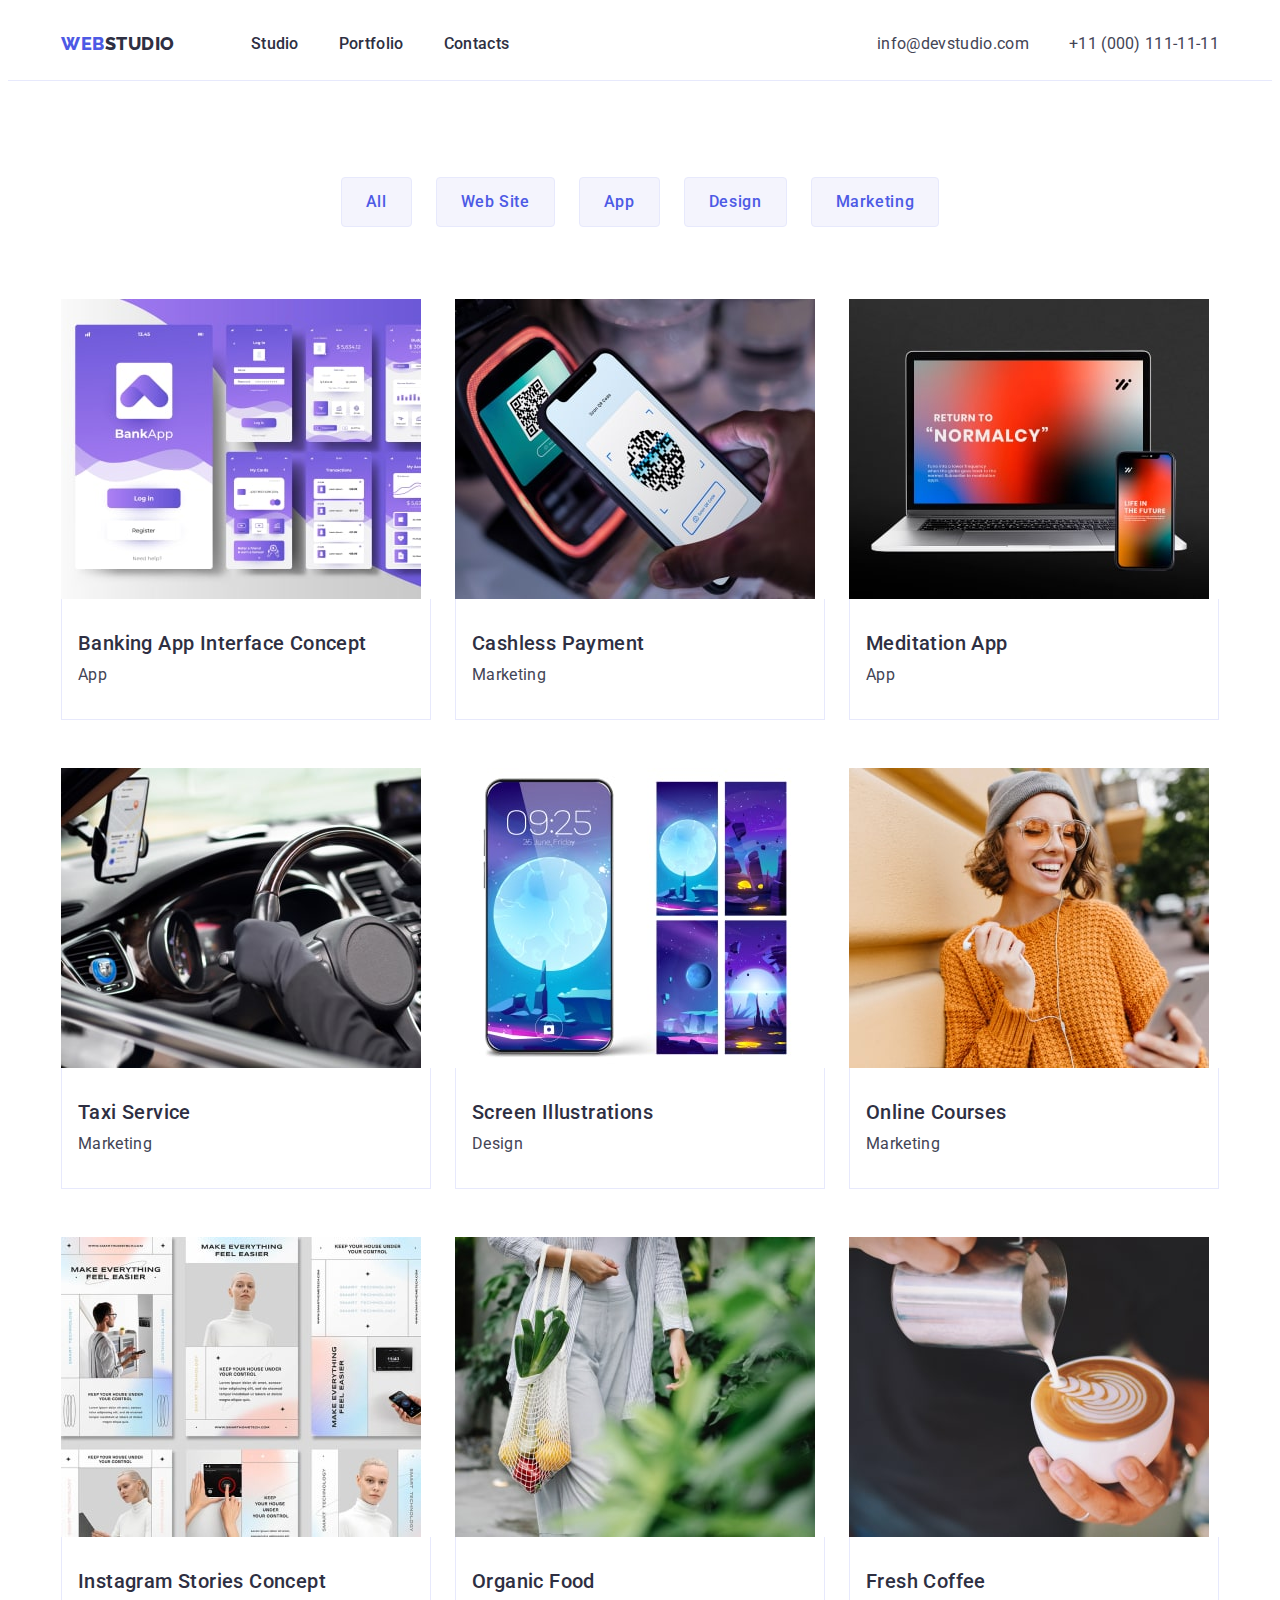
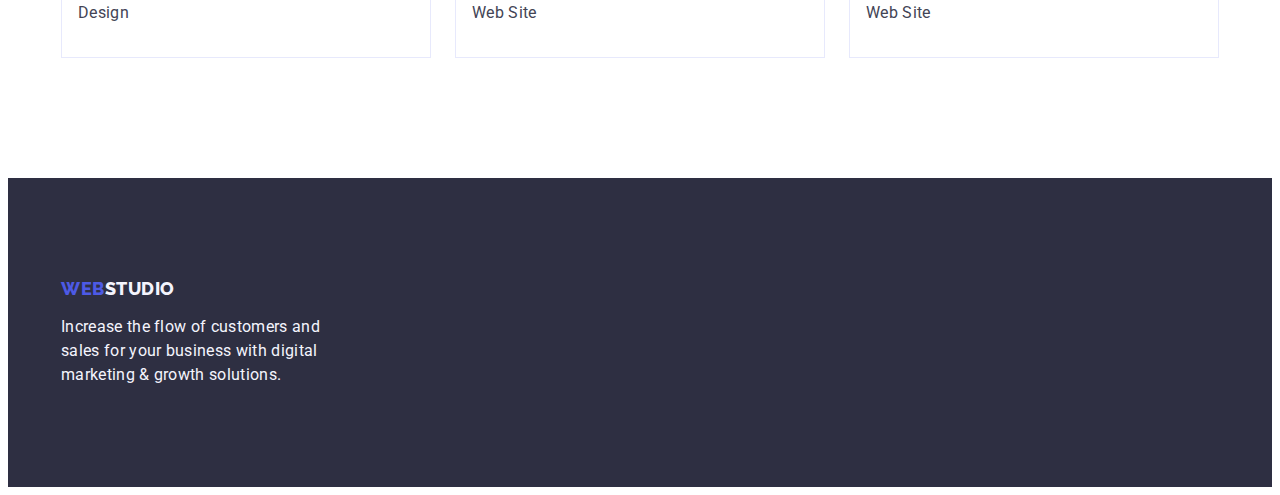
==== portfolio.html @ db8c8df1 "Initial commit" ====
<!DOCTYPE html>
<html lang="en">
  <head>
    <meta charset="UTF-8" />
    <meta http-equiv="X-UA-Compatible" content="IE=edge" />
    <link rel="stylesheet" href="https://cdnjs.cloudflare.com/ajax/libs/modern-normalize/2.0.0/modern-normalize.min.css" integrity="sha512-4xo8blKMVCiXpTaLzQSLSw3KFOVPWhm/TRtuPVc4WG6kUgjH6J03IBuG7JZPkcWMxJ5huwaBpOpnwYElP/m6wg==" crossorigin="anonymous" referrerpolicy="no-referrer" />
    <link rel="stylesheet" href="node_modules/modern-normalize/modern-normalize.css">
    <meta name="viewport" content="width=device-width, initial-scale=1.0">
    <link rel="preconnect" href="https://fonts.googleapis.com">
<link rel="preconnect" href="https://fonts.gstatic.com" crossorigin>
<link href="https://fonts.googleapis.com/css2?family=Montserrat:wght@400;700&family=Raleway:wght@800&family=Roboto:wght@400;500;700&display=swap" rel="stylesheet">
    <link rel="stylesheet" href="./css/styles.css">
    <title>goit-markup-hw-01</title>
  </head>
  <body>
    <!-- Header -->
    <header class="header">
      <div class="container container-flex">
        <nav class="header-nav">
        <a class="header-nav-logo link" href="./index.html">Web<span class="logo-acc">Studio</span></a>
        <ul class="header-list list">
          <li class="header-list-item"><a class="header-list-link link" href="./index.html">Studio</a></li>
          <li class="header-list-item"><a class="header-list-link link" href="./portfolio.html">Portfolio</a></li>
          <li class="header-list-item"><a class="header-list-link link" href="">Contacts</a></li>
        </ul>
      </nav>
      <address class="header-address">
        <ul class="header-address-list list">
          <li class="header-address-item">
            <a class="header-address-link link" href="mailto:info@devstudio.com">info@devstudio.com</a>
          </li>
          <li class="header-address-item">
            <a class="header-address-link link" href="tel:+110001111111">+11 (000) 111-11-11</a>
          </li>
        </ul>
      </address>
    </div>
    </header>
    <main>
      <!-- Cases -->
      <section class="cases">
        <div class="container cases-container">
        <h1 class="visually-hidden">No Title</h1>
        <ul class="cases-list list">
          <li class="cases-item">
            <button type="button" class="cases-btn">All</button>
          </li>
          <li class="cases-item">
            <button type="button" class="cases-btn">Web Site</button>
          </li>
          <li class="cases-item">
            <button type="button" class="cases-btn">App</button>
          </li>
          <li class="cases-item">
            <button type="button" class="cases-btn">Design</button>
          </li>
          <li class="cases-item">
            <button type="button" class="cases-btn">Marketing</button>
          </li>
        </ul>
        <ul class="cases-photo list">
          <li class="cases-photo-item">
            <a class="link"
              ><img class="cases-img"
                src="./images/portfolio1.jpg"
                alt="Banking App Interface Concept"
                width="360"
              />
             <div class="cases-content">
                <h2 class="cases-subtitle ">Banking App Interface Concept</h2>
                <p class="cases-text">App</p></div></a>
             
           
          </li>
          <li class="cases-photo-item">
            <a class="link"
              ><img class="cases-img" src="./images/portfolio2.jpg" alt="Cashless Payment" width="360" />
              <div class="cases-content">
                <h2 class="cases-subtitle ">Cashless Payment</h2>
                <p class="cases-text">Marketing</p></div></a
              >
              
          </li>
          <li class="cases-photo-item">
            <a class="link"
              ><img class="cases-img" src="./images/portfolio3.jpg" alt="Meditation App" width="360" />
              <div class="cases-content">
                <h2 class="cases-subtitle ">Meditation App</h2>
                <p class="cases-text">App</p></div></a
              >
              
          </li>
          <li class="cases-photo-item">
            <a class="link"
              ><img class="cases-img" src="./images/portfolio4.jpg" alt="Taxi Service" width="360" />
              <div class="cases-content">
                <h2 class="cases-subtitle ">Taxi Service</h2>
                <p class="cases-text">Marketing</p></div></a
              >
              
          </li>
          <li class="cases-photo-item">
            <a class="link"
              ><img class="cases-img" src="./images/portfolio5.jpg" alt="Screen Illustrations" width="360" />
              <div class="cases-content">
                <h2 class="cases-subtitle ">Screen Illustrations</h2>
                <p class="cases-text">Design</p></div></a
              >
              
          </li>
          <li class="cases-photo-item">
            <a class="link"
              ><img class="cases-img" src="./images/portfolio6.jpg" alt="Online Courses" width="360" />
             <div class="cases-content">
                <h2 class="cases-subtitle ">Online Courses</h2>
                <p class="cases-text">Marketing</p></div></a>
             
          </li>
          <li class="cases-photo-item">
            <a class="link"
              ><img class="cases-img"
                src="./images/portfolio7.jpg"
                alt="Instagram Stories Concept"
                width="360"
              />
              <div class="cases-content">
                <h2 class="cases-subtitle ">Instagram Stories Concept</h2>
                <p class="cases-text">Design</p></div></a>
              
          </li>
          <li class="cases-photo-item">
            <a class="link"
              ><img class="cases-img" src="./images/portfolio8.jpg" alt=">Organic Food" width="360" />
              <div class="cases-content">
                <h2 class="cases-subtitle ">Organic Food</h2>
                <p class="cases-text">Web Site</p></div></a
              >
              
          </li>
          <li class="cases-photo-item">
            <a class="link"
              ><img class="cases-img" src="./images/portfolio9.jpg" alt="Fresh Coffee" width="360" />
             <div class="cases-content">
                <h2 class="cases-subtitle ">Fresh Coffee</h2>
                <p class="cases-text">Web Site</p></div></a
              >
             
          </li>
        </ul>
      </div>
      </section>
    </main>
    <!-- Footer -->
    <footer class="footer">
      <div class="container footer-container">
      <a class="footer-logo link" href="./index.html"
          >Web<span class="footer-logo-acc">Studio</span></a
        >
      <p class="footer-text">
        Increase the flow of customers and sales for your business with digital
        marketing & growth solutions.
      </p>
    </div>
    </footer>
  </body>
</html>
---- css/styles.css ----
body {
    font-family: 'Roboto', sans-serif;
    color: #434455;
    background-color: #FFFFFF;
}

.container {
    width: 100%;
max-width: 1158px;
padding-left: 15px;
padding-right: 15px;
margin: 0 auto;

}

p, h1, h2, h3, h4, h5, h6 {
    margin-top: 0;
    margin-bottom: 0;
}

ul, ol {
    margin-top: 0;
    margin-bottom: 0;
    padding-left: 0;


}

img {
    display: block;
}

:root {
    --slate: #434455;
    --navyblue: #2E2F42;
    --iris: #4D5AE5;
    --cloud: #F4F4FD;
    --white: #FFFFFF;
    --flower: #F4F4FD;
    --ocean: #404BBF;
    --corn: #E7E9FC;
  }

.link { text-decoration: none; }
   

.list {
    list-style-type: none;
}

  .visually-hidden {
    position: absolute;
    width: 1px;
    height: 1px;
    margin: -1px;
    border: 0;
    padding: 0;
    white-space: nowrap;
    clip-path: inset(100%);
    clip: rect(0 0 0 0);
    overflow: hidden;
  }

/*  Header  */

.header {

    /* padding: 24px 0; */
    border-bottom: 1px solid var(--corn)
}

.header-nav-logo {
    color: var(--iris);
font-size: 18px;
font-family: "Raleway", sans-serif;
font-weight: 800;
line-height: 1.17;
letter-spacing: 0.03em;
text-transform: uppercase;
margin-right: 76px
}
.logo-acc {
    color: var(--navyblue);
   
}

.container-flex {
    display: flex;
    align-items: center;
    
   
}
.header-nav {
    display: flex;
    align-items: center;
    
    justify-content: space-between;
}
.header-list {
 display: flex;
 align-items: center;
 gap: 40px;
}
.header-list-item {
}
.header-list-link{
    color: var(--navyblue, #2E2F42);
    font-size: 16px;
    font-weight: 500;
    line-height: 1.50;
    letter-spacing: 0.02em; 
    padding: 24px 0;
    display: inline-block;
    
    
}
.header-list-link:hover,
.header-list-link:focus {

color: var(--ocean)
}

.header-address {
    color: var(--slate, #434455);
    font-style: normal;
    margin-left: auto;
}

.header-address-list {
    
    display: flex;
    align-items: center;
    gap: 40px;
}
.header-address-link {

color: var(--slate);
font-size: 16px;
line-height: 1.50;
letter-spacing: 0.02em;
}

.header-address-link:hover,
.header-address-link:focus {
color: var(--ocean);
}

/* Hero */

.hero {
    background-color: var(--navyblue);
    padding: 188px 0;
    
}
.hero-flex{
  
    
    
    
}
.hero-title {
    color: var(--white, #FFFFFF);
    text-align: center;
    font-family: inherit;
font-size: 56px;
font-weight: 700;
line-height: 1.07;
letter-spacing: 0.02em;
max-width: 496px;
margin: 0 auto;
margin-bottom: 48px;

}



.hero-btn {
    color: var(--white, #FFFFFF);
    background-color: var(--iris, #4D5AE5);
    font-size: 16px;
    font-family: 'Roboto', sans-serif;
    font-weight: 500;
    line-height: 1.50;
    letter-spacing: 0.04em;
    min-width: 169px;
    padding: 16px 32px;
    border-radius: 4px;
    
    cursor: pointer;
    border: none;

    display: block;
    margin: 0 auto;
    
}

.hero-btn:hover,
.hero-btn:focus{
    background-color: var(--ocean);

}

/* Strategy */

.strategy-container{
   
   
}
.strategy {
    background-color: var(--white, #FFFFFF);
    padding: 120px 0;
}
.strategy-list {
display: flex;
    gap: 24px;
    
}
.strategy-list-item {
    width: calc((100% - 24px * 2)/3);
    flex-direction: column;
   
}
.strategy-title {
    color: var(--navyblue, #2E2F42);
   
font-size: 20px;
font-weight: 500;
line-height: 1.20;
letter-spacing: 0.02em;
margin-bottom: 8px;
}
.strategy-text {
    color: var(--slate, #434455);
font-size: 16px;
line-height: 1.50;
letter-spacing: 0.02em;
}

/* Portfolio */
.portfolio-box{
   
}


.portfolio {
    background-color: var(--white, #FFFFFF);
    padding-bottom: 120px;

}
.portfolio-title {
    color: var(--navyblue, #2E2F42);
    font-family: inherit;
    text-align: center;
    font-size: 36px;
    font-weight: 700;
    line-height: 1.11;
    letter-spacing: 0.02em;
    text-transform: capitalize;

    margin: 0 auto;
    margin-bottom: 72px;
}
.portfolio-list {
    display: flex;
    margin: 0 auto;
    gap: 24px;

}
.portfolio-item {
    width: calc((100% - 24px * 2)/3);
}

/* Team */

.team {
    background-color: var(--flower, #F4F4FD);
    padding: 120px 0;
}
.team-contaiter{
    
    
}
.team-title {
    color: var(--navyblue, #2E2F42);
    text-align: center;
    font-size: 36px;
    font-family: inherit;
    font-weight: 700;
    line-height: 1.11;
    letter-spacing: 0.02em;
    text-transform: capitalize;

    margin: 0 auto;
    margin-bottom: 72px;
}
.team-list {
    display: flex;
    margin: 0 auto;
    gap: 24px;
    
}
.team-item {
    background-color: var(--white);
    width: calc((100% - 24px * 3)/4)
    display: flex;

flex-direction: column;
justify-content: center;
border-radius: 0px 0px 4px 4px;
}

.team-content{
    padding: 32px 16px;
    margin-bottom: 32px;
}

.team-subtitle {
    color: var(--navyblue, #2E2F42);
    text-align: center;
    font-size: 20px;
    font-weight: 500;
    line-height: 1.2;
    letter-spacing: 0.02em;
 
   margin-bottom: 8px;
}

.team-text {
    color: var(--slate, #434455);
    text-align: center;
    font-size: 16px;
    line-height: 1.50;
    letter-spacing: 0.02em;
    
}

/* Footer */

.footer {
    background-color: var(--navyblue);
    padding-top: 100px;
padding-bottom: 100px;
}
.footer-container {


}
.footer-logo {
    color: var(--iris);
    background-color: var(--navyblue);
font-size: 18px;
font-family:"Raleway", sans-serif;
font-weight: 800;
line-height: 1.17;
letter-spacing: 0.03em;
text-transform: uppercase;
display: inline-block;
margin-bottom: 16px;

}
.footer-logo-acc {
    color: var(--flower);
    
}

.footer-text {
    color: var(--cloud, #F4F4FD);
font-size: 16px;
line-height: 1.50;
letter-spacing: 0.02em;
width: 264px;
}

/* Cases */
.cases {
    padding-top: 96px;
    padding-bottom: 120px;
}

.cases-container {
    
}

.cases-list {
    display: flex;
    margin-bottom: 72px;
    justify-content: center;
    gap: 24px;
}

.cases-item {
    
}

.cases-img{


}

.cases-subtitle {
    color: var(--navyblue, #2E2F42);
    font-size: 20px;
    font-weight: 500;
    line-height: 1.2;
    letter-spacing: 0.02em;
    margin-bottom: 8px;
}

.cases-text {
    color: var(--slate, #434455);
    font-size: 16px;
    line-height: 1.50;
    letter-spacing: 0.02em;
}

.cases-btn {
color: var(--iris, #4D5AE5);
background-color: var(--flower, #F4F4FD);
font-size: 16px;
font-family: 'Roboto', sans-serif;
font-weight: 500;
line-height: 1.50;
letter-spacing: 0.04em;
cursor: pointer;  
padding: 12px 24px;
border-radius: 4px;
border: 1px solid var(--corn);

}

.cases-photo {
    display: flex;
    flex-wrap: wrap;
    gap: 48px 24px;
}

.cases-photo-item {
    display: flex;
    flex-direction: column;
    width: calc((100% - 24px * 2)/3);
    
    
}

.cases-content {
    padding: 32px 16px;
    border: 1px solid #e7e9fc;
    border-top: none;
    

}



.cases-btn:hover,
.cases-btn:focus{
    color: var(--white);
background-color: var(--ocean, #404BBF);
border: 1px solid transparent;
}
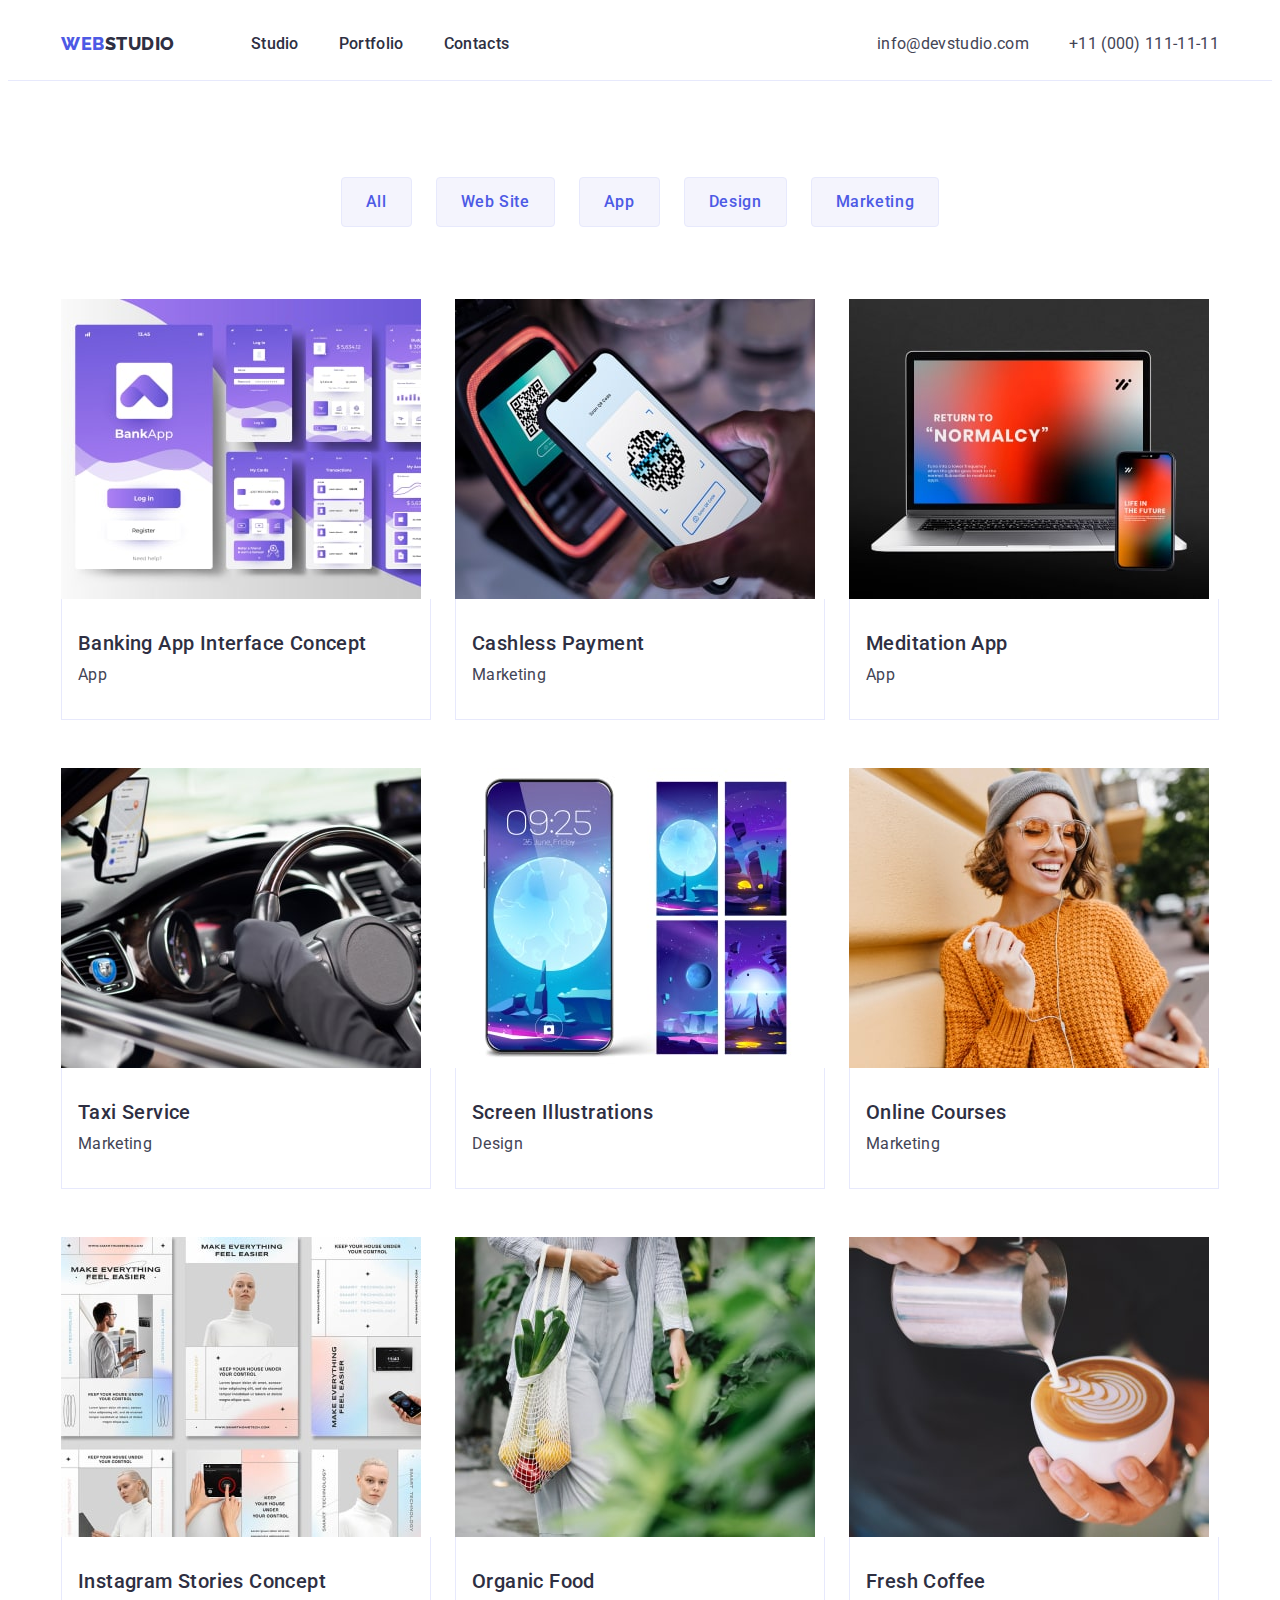
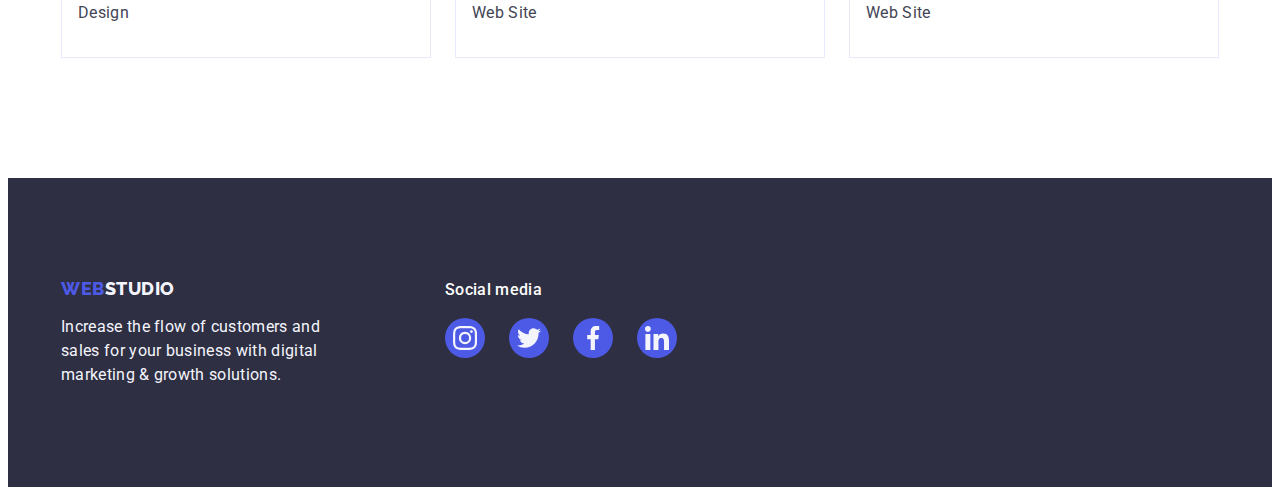
==== commit 2fbf460e: "c2" ====
--- a/portfolio.html
+++ b/portfolio.html
@@ -153,14 +153,87 @@
     <!-- Footer -->
     <footer class="footer">
       <div class="container footer-container">
-      <a class="footer-logo link" href="./index.html"
-          >Web<span class="footer-logo-acc">Studio</span></a
-        >
-      <p class="footer-text">
-        Increase the flow of customers and sales for your business with digital
-        marketing & growth solutions.
-      </p>
-    </div>
+     <div class="footer-content">
+        <a class="footer-logo link" href="./index.html"
+            >Web<span class="footer-logo-acc">Studio</span></a
+          >
+        <p class="footer-text">
+          Increase the flow of customers and sales for your business with digital
+          marketing & growth solutions.
+        </p>
+     </div>
+    
+   
+    <div>
+      <h4 class="footer-title">Social media</h4>
+      <ul class="team-social-list list">
+        <li class="team-social-item">
+          <a
+          class=""
+          href=""
+          aria-label="instagram"
+          target="_blank"
+          rel="nooperer noreferrer">
+      
+        <div class="team-social-icon">
+          <svg class="team-social-content" width="24" height="24">
+            <use href="./images/icons.svg.svg#icon-instagram-1"></use>
+          </svg>
+        </div>
+        </a>
+        </li>
+        <li class="team-social-item">
+          <a
+          class=""
+          href=""
+          aria-label="instagram"
+          target="_blank"
+          rel="nooperer noreferrer">
+      
+        <div class="team-social-icon">
+          <svg class="team-social-content" width="24" height="24">
+            <use href="./images/icons.svg.svg#icon-twitter-2"></use>
+          </svg>
+        </div>
+        </a>
+      
+      </li>
+        <li class="team-social-item">
+          <a
+          class=""
+          href=""
+          aria-label="instagram"
+          target="_blank"
+          rel="nooperer noreferrer">
+      
+        <div class="team-social-icon">
+          <svg class="team-social-content" width="24" height="24">
+            <use href="./images/icons.svg.svg#icon-facebook-1"></use>
+          </svg>
+        </div>
+        </a>
+          
+        </li>
+        <li class="team-social-item">
+          <a
+          class=""
+          href=""
+          aria-label="instagram"
+          target="_blank"
+          rel="nooperer noreferrer">
+      
+        <div class="team-social-icon">
+          <svg class="team-social-content" width="24" height="24">
+            <use href="./images/icons.svg.svg#icon-linkedin-2"></use>
+          </svg>
+        </div>
+        </a>
+          
+        </li>
+      </ul>
+      
+            </div>
+          </div>
     </footer>
   </body>
 </html>
--- a/css/styles.css
+++ b/css/styles.css
@@ -39,6 +39,7 @@
     --flower: #F4F4FD;
     --ocean: #404BBF;
     --corn: #E7E9FC;
+    --lightslate: #8E8F99;
   }
 
 .link { text-decoration: none; }
@@ -149,6 +150,7 @@
 
 .hero {
     background-color: var(--navyblue);
+    background-image: url(../images/bg.png), url(../images/bg-image.jpg);
     padding: 188px 0;
     
 }
@@ -220,6 +222,18 @@
     flex-direction: column;
    
 }
+
+.strategy-card {
+    width: 264px;
+    height: 112px;
+    border-radius: 4px;
+    background-color: var(--cloud);
+    display: flex;
+    align-items: center;
+    justify-content: center;
+    margin-bottom: 8px;
+}
+
 .strategy-title {
     color: var(--navyblue, #2E2F42);
    
@@ -275,6 +289,8 @@
 .team {
     background-color: var(--flower, #F4F4FD);
     padding: 120px 0;
+    
+
 }
 .team-contaiter{
     
@@ -301,7 +317,7 @@
 }
 .team-item {
     background-color: var(--white);
-    width: calc((100% - 24px * 3)/4)
+    width: calc((100% - 24px * 3)/4);
     display: flex;
 
 flex-direction: column;
@@ -311,7 +327,7 @@
 
 .team-content{
     padding: 32px 16px;
-    margin-bottom: 32px;
+    /* margin-bottom: 32px; */
 }
 
 .team-subtitle {
@@ -331,7 +347,74 @@
     font-size: 16px;
     line-height: 1.50;
     letter-spacing: 0.02em;
-    
+    margin-bottom: 8px;
+    
+}
+
+.team-social-list {
+    display: flex;
+    gap: 24px;
+    
+    /* width: calc((100% - 24px * 3)/4); */
+}
+
+
+
+.team-social-icon {
+    width: 40px;
+    height: 40px;
+    border-radius: 50%;
+    background-color: var(--iris);
+    display: flex;
+    align-items: center;
+    justify-content: center;
+}
+
+.team-social-content {
+    fill: var(--cloud);
+}
+
+/* Customers */
+
+.customers {
+    padding-top: 120px;
+    padding-bottom: 120px;
+
+}
+.customers-title {
+    color: var(--navyblue, #2E2F42);
+    font-family: inherit;
+    text-align: center;
+    font-size: 36px;
+    font-weight: 700;
+    line-height: 1.11;
+    letter-spacing: 0.02em;
+    text-transform: capitalize;
+
+    margin: 0 auto;
+    margin-bottom: 72px;
+}
+.customers-list {
+    display: flex;
+    margin: 0 auto;
+    gap: 24px;
+
+}
+.customers-icon {
+    width: calc((100% - 24px * 5)/6);
+}
+.customers-card {
+    width: 168px;
+    height: 88px;
+    border-radius: 4px;
+    border: 1px solid var(--lightslate);
+    background-color: transparent;
+    display: flex;
+    align-items: center;
+    justify-content: center;
+}
+.customers-card-icon {
+    fill: var(--lightslate);
 }
 
 /* Footer */
@@ -342,7 +425,7 @@
 padding-bottom: 100px;
 }
 .footer-container {
-
+display: flex;
 
 }
 .footer-logo {
@@ -370,6 +453,20 @@
 letter-spacing: 0.02em;
 width: 264px;
 }
+
+.footer-title {
+    font-size: 16px;
+color: var(--white);
+font-weight: 500;
+line-height: 1.50;
+letter-spacing: 0.02em;
+margin-bottom: 16px;
+}
+.footer-content{
+    margin-right: 120px;
+
+}
+
 
 /* Cases */
 .cases {
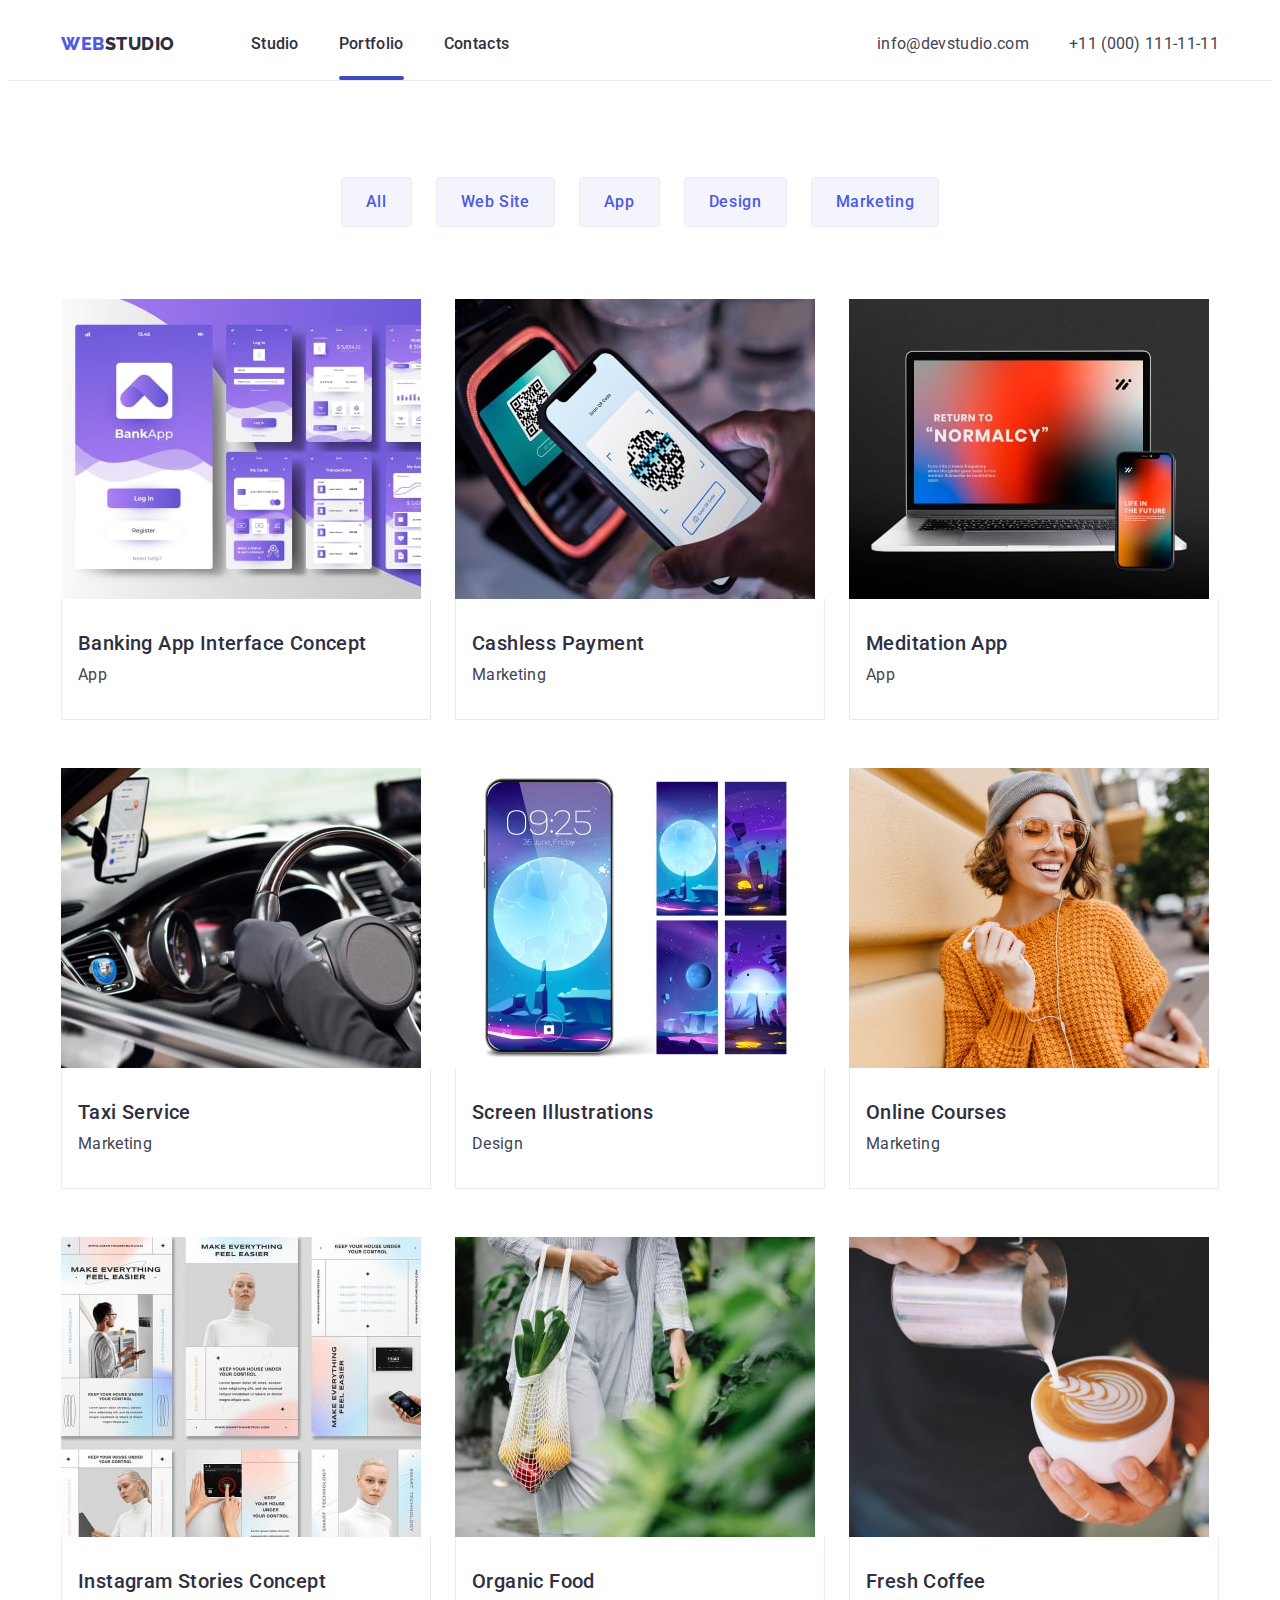
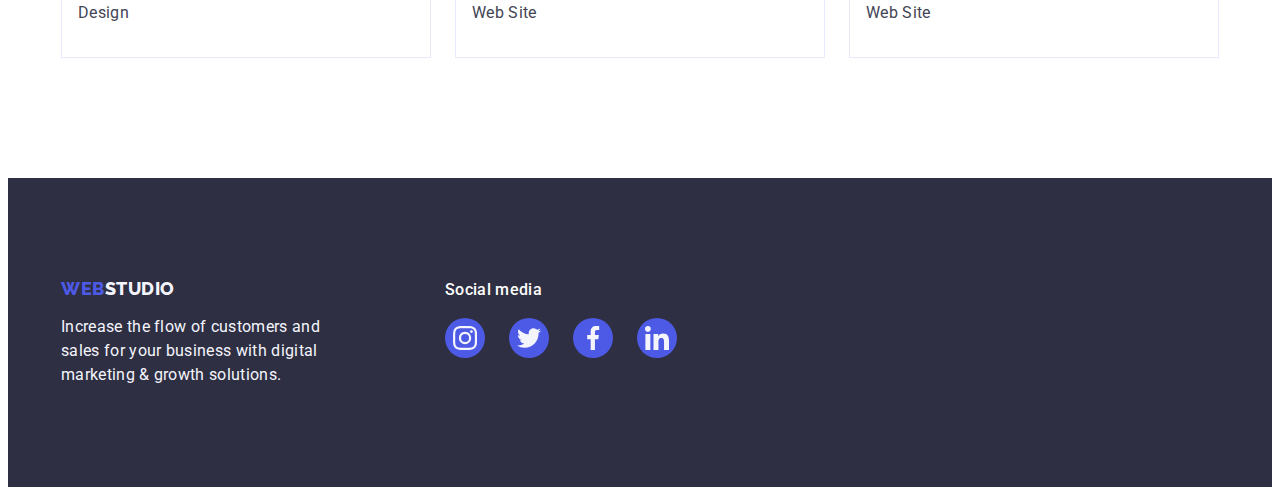
==== commit 8ffda002: "c4" ====
--- a/portfolio.html
+++ b/portfolio.html
@@ -20,7 +20,7 @@
         <a class="header-nav-logo link" href="./index.html">Web<span class="logo-acc">Studio</span></a>
         <ul class="header-list list">
           <li class="header-list-item"><a class="header-list-link link" href="./index.html">Studio</a></li>
-          <li class="header-list-item"><a class="header-list-link link" href="./portfolio.html">Portfolio</a></li>
+          <li class="header-list-item"><a class="header-list-link link current" href="./portfolio.html">Portfolio</a></li>
           <li class="header-list-item"><a class="header-list-link link" href="">Contacts</a></li>
         </ul>
       </nav>
@@ -60,15 +60,21 @@
         </ul>
         <ul class="cases-photo list">
           <li class="cases-photo-item">
-            <a class="link"
-              ><img class="cases-img"
-                src="./images/portfolio1.jpg"
-                alt="Banking App Interface Concept"
-                width="360"
-              />
+           <div class="cases-overlay">
+              <a class="link"
+                ><img class="cases-img"
+                  src="./images/portfolio1.jpg"
+                  alt="Banking App Interface Concept"
+                  width="360"
+                />
+                <p class="cases-text-overlay">
+                  14 Stylish and User-Friendly App Design Concepts · Task Manager App · Calorie Tracker App · Exotic Fruit Ecommerce App · Cloud Storage App
+                </p>
+              </div>
              <div class="cases-content">
                 <h2 class="cases-subtitle ">Banking App Interface Concept</h2>
                 <p class="cases-text">App</p></div></a>
+              
              
            
           </li>
--- a/css/styles.css
+++ b/css/styles.css
@@ -102,8 +102,22 @@
  align-items: center;
  gap: 40px;
 }
-.header-list-item {
-}
+.current {
+    position: relative;
+}
+
+.current::after {
+    content: '';
+    position: absolute;
+    width: 100%;
+    height: 4px;
+    border-radius: 2px;
+    bottom: 0;
+    left: 0;
+    background-color: var(--ocean);
+}
+
+
 .header-list-link{
     color: var(--navyblue, #2E2F42);
     font-size: 16px;
@@ -220,8 +234,11 @@
 .strategy-list-item {
     width: calc((100% - 24px * 2)/3);
     flex-direction: column;
-   
-}
+    
+   
+}
+
+
 
 .strategy-card {
     width: 264px;
@@ -539,6 +556,34 @@
     
 }
 
+
+
+.cases-overlay {
+ 
+    position: relative;
+    overflow: hidden;
+}
+
+.cases-text-overlay{
+    font-size: 16px;
+    line-height: 1.5;
+    letter-spacing: 0.02em;
+    color: var(--white);
+    background-color: var(--iris);
+    height: 100%;
+    padding: 40px 32px 164px 32px;
+    position: absolute;
+    top: 0;
+    left: 0;
+
+    transform: translateY(100%);
+    transition: transform 300ms ease-in-out;
+}
+
+.cases-overlay:hover .cases-text-overlay {
+    transform: translateY(0)
+
+}
 .cases-content {
     padding: 32px 16px;
     border: 1px solid #e7e9fc;
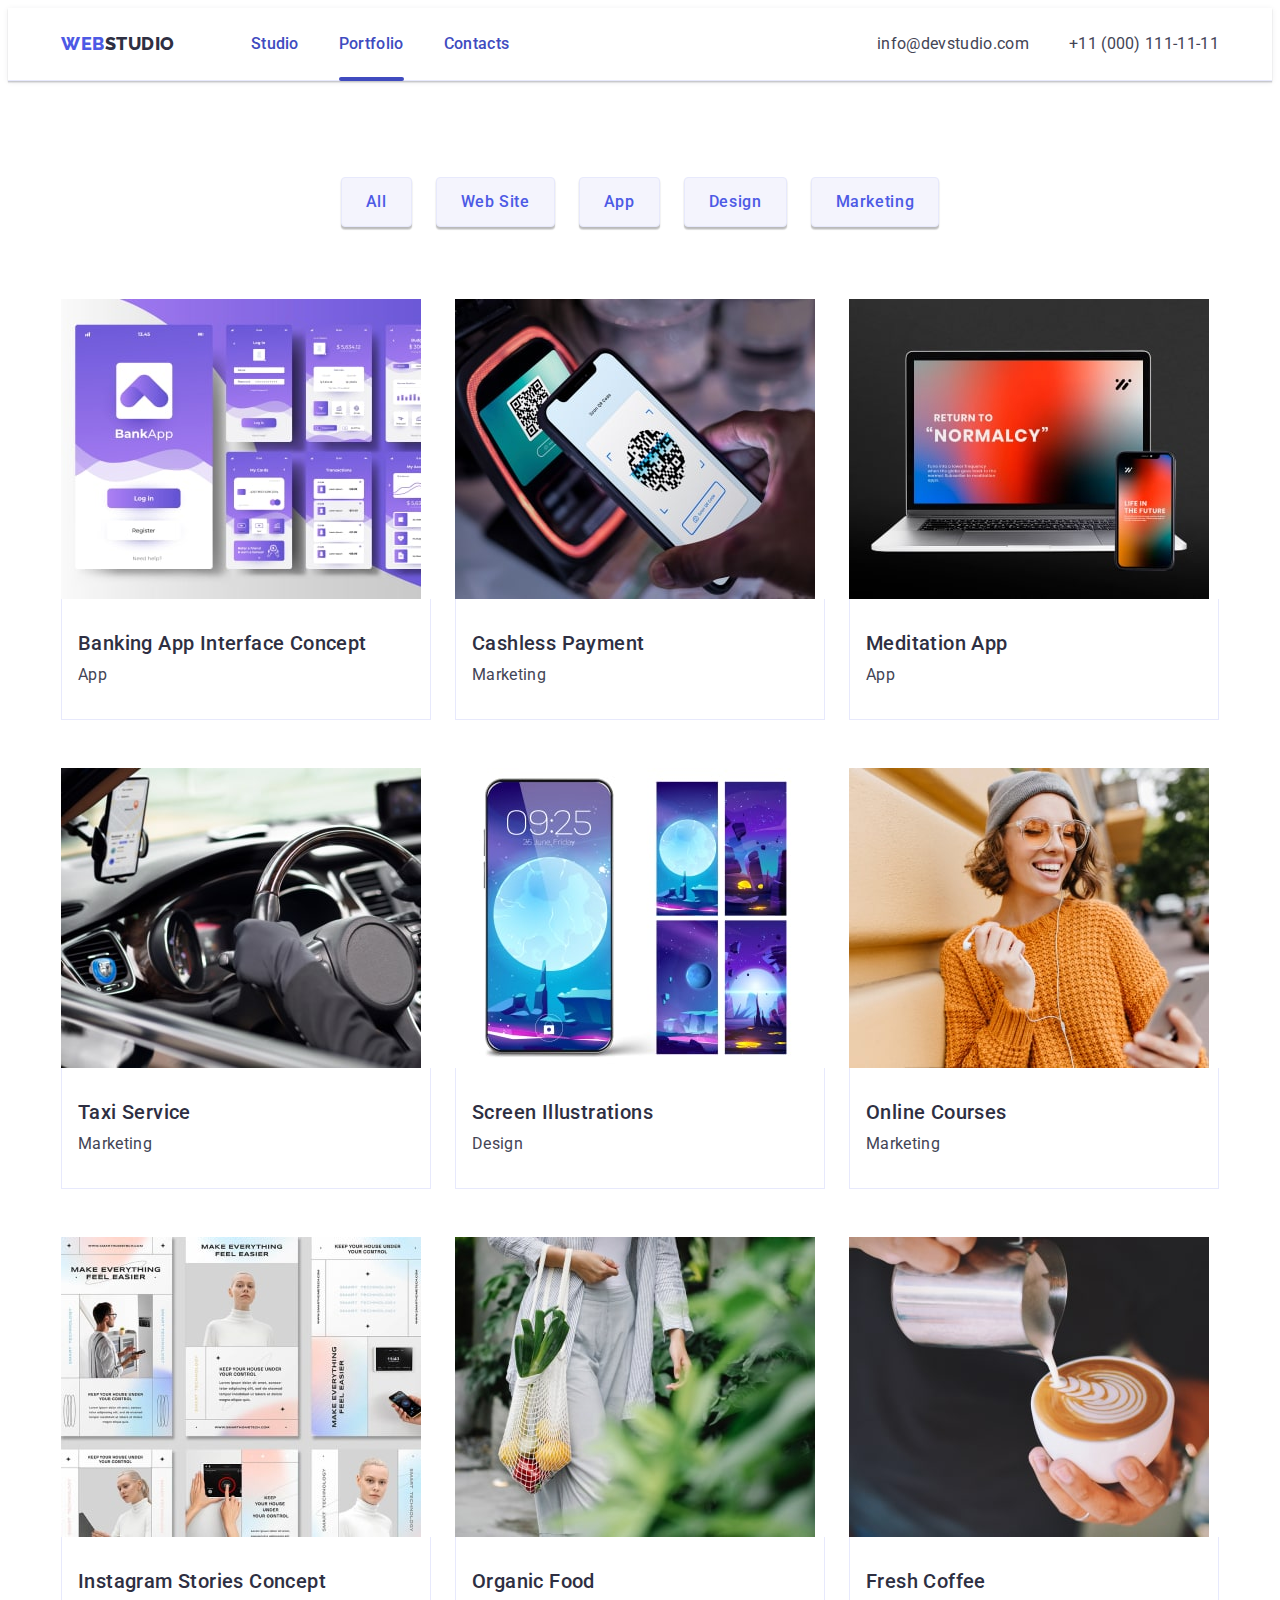
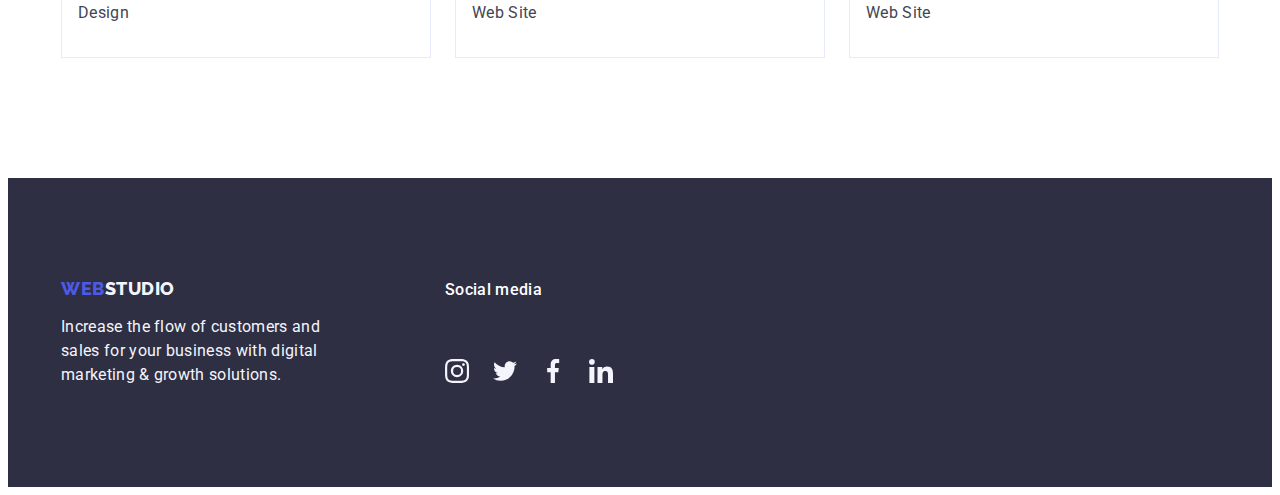
==== commit 944ade5b: "c13" ====
--- a/portfolio.html
+++ b/portfolio.html
@@ -61,25 +61,24 @@
         <ul class="cases-photo list">
           <li class="cases-photo-item">
            <div class="cases-overlay">
-              <a class="link"
-                ><img class="cases-img"
+              <a class="cases-link link"><img class="cases-img"
                   src="./images/portfolio1.jpg"
                   alt="Banking App Interface Concept"
                   width="360"
-                />
+                ></a>
                 <p class="cases-text-overlay">
                   14 Stylish and User-Friendly App Design Concepts · Task Manager App · Calorie Tracker App · Exotic Fruit Ecommerce App · Cloud Storage App
                 </p>
               </div>
              <div class="cases-content">
                 <h2 class="cases-subtitle ">Banking App Interface Concept</h2>
-                <p class="cases-text">App</p></div></a>
+                <p class="cases-text">App</p></div>
               
              
            
           </li>
           <li class="cases-photo-item">
-            <a class="link"
+            <a class="cases-link link"
               ><img class="cases-img" src="./images/portfolio2.jpg" alt="Cashless Payment" width="360" />
               <div class="cases-content">
                 <h2 class="cases-subtitle ">Cashless Payment</h2>
@@ -88,7 +87,7 @@
               
           </li>
           <li class="cases-photo-item">
-            <a class="link"
+            <a class="cases-link link"
               ><img class="cases-img" src="./images/portfolio3.jpg" alt="Meditation App" width="360" />
               <div class="cases-content">
                 <h2 class="cases-subtitle ">Meditation App</h2>
@@ -97,7 +96,7 @@
               
           </li>
           <li class="cases-photo-item">
-            <a class="link"
+            <a class="cases-link link"
               ><img class="cases-img" src="./images/portfolio4.jpg" alt="Taxi Service" width="360" />
               <div class="cases-content">
                 <h2 class="cases-subtitle ">Taxi Service</h2>
@@ -106,7 +105,7 @@
               
           </li>
           <li class="cases-photo-item">
-            <a class="link"
+            <a class="cases-link link"
               ><img class="cases-img" src="./images/portfolio5.jpg" alt="Screen Illustrations" width="360" />
               <div class="cases-content">
                 <h2 class="cases-subtitle ">Screen Illustrations</h2>
@@ -115,7 +114,7 @@
               
           </li>
           <li class="cases-photo-item">
-            <a class="link"
+            <a class="cases-link link"
               ><img class="cases-img" src="./images/portfolio6.jpg" alt="Online Courses" width="360" />
              <div class="cases-content">
                 <h2 class="cases-subtitle ">Online Courses</h2>
@@ -123,7 +122,7 @@
              
           </li>
           <li class="cases-photo-item">
-            <a class="link"
+            <a class="cases-link link"
               ><img class="cases-img"
                 src="./images/portfolio7.jpg"
                 alt="Instagram Stories Concept"
@@ -135,7 +134,7 @@
               
           </li>
           <li class="cases-photo-item">
-            <a class="link"
+            <a class="cases-link link"
               ><img class="cases-img" src="./images/portfolio8.jpg" alt=">Organic Food" width="360" />
               <div class="cases-content">
                 <h2 class="cases-subtitle ">Organic Food</h2>
@@ -144,7 +143,7 @@
               
           </li>
           <li class="cases-photo-item">
-            <a class="link"
+            <a class="cases-link link"
               ><img class="cases-img" src="./images/portfolio9.jpg" alt="Fresh Coffee" width="360" />
              <div class="cases-content">
                 <h2 class="cases-subtitle ">Fresh Coffee</h2>
--- a/css/styles.css
+++ b/css/styles.css
@@ -40,6 +40,8 @@
     --ocean: #404BBF;
     --corn: #E7E9FC;
     --lightslate: #8E8F99;
+    --green: #31D0AA;
+    --dairy: #FCFCFC;
   }
 
 .link { text-decoration: none; }
@@ -67,7 +69,8 @@
 .header {
 
     /* padding: 24px 0; */
-    border-bottom: 1px solid var(--corn)
+    border-bottom: 1px solid var(--corn);
+    box-shadow:  0px 1px 6px 0px rgba(46, 47, 66, 0.08), 0px 1px 1px 0px rgba(46, 47, 66, 0.16), 0px 2px 1px 0px rgba(46, 47, 66, 0.08);
 }
 
 .header-nav-logo {
@@ -112,20 +115,21 @@
     width: 100%;
     height: 4px;
     border-radius: 2px;
-    bottom: 0;
+    bottom: -1px;
     left: 0;
     background-color: var(--ocean);
 }
 
 
 .header-list-link{
-    color: var(--navyblue, #2E2F42);
+    color: var(--ocean);
     font-size: 16px;
     font-weight: 500;
     line-height: 1.50;
     letter-spacing: 0.02em; 
     padding: 24px 0;
     display: inline-block;
+    transition: color 250ms cubic-bezier(0.4, 0, 0.2, 1);
     
     
 }
@@ -153,6 +157,7 @@
 font-size: 16px;
 line-height: 1.50;
 letter-spacing: 0.02em;
+transition: color 250ms cubic-bezier(0.4, 0, 0.2, 1);
 }
 
 .header-address-link:hover,
@@ -164,9 +169,12 @@
 
 .hero {
     background-color: var(--navyblue);
-    background-image: url(../images/bg.png), url(../images/bg-image.jpg);
+    background-image: linear-gradient(rgba(46, 47, 66, 0.7), rgba(46, 47, 66, 0.7)), url(../images/bg-image.jpg);
     padding: 188px 0;
-    
+    max-width: 1440px;
+    background-repeat: no-repeat;
+    background-size: cover;
+    background-position: center; 
 }
 .hero-flex{
   
@@ -207,7 +215,7 @@
 
     display: block;
     margin: 0 auto;
-    
+    transition: background-color 250ms cubic-bezier(0.4, 0, 0.2, 1);
 }
 
 .hero-btn:hover,
@@ -335,15 +343,13 @@
 .team-item {
     background-color: var(--white);
     width: calc((100% - 24px * 3)/4);
-    display: flex;
-
-flex-direction: column;
-justify-content: center;
-border-radius: 0px 0px 4px 4px;
+    transition: 250ms cubic-bezier(0.4, 0, 0.2, 1);
+    border-radius: 0px 0px 4px 4px;
+box-shadow: 0px 2px 1px 0px rgba(46, 47, 66, 0.08), 0px 1px 1px 0px rgba(46, 47, 66, 0.16), 0px 1px 6px 0px rgba(46, 47, 66, 0.08);
 }
 
 .team-content{
-    padding: 32px 16px;
+    padding: 32px 0;
     /* margin-bottom: 32px; */
 }
 
@@ -370,24 +376,42 @@
 
 .team-social-list {
     display: flex;
+    align-items: center;
+    justify-content: center;
     gap: 24px;
+    width: 100%;
+    height: 100%;
     
     /* width: calc((100% - 24px * 3)/4); */
 }
 
-
-
-.team-social-icon {
+.team-social-link {
+    transition: color 300ms ease;
+    
+
+    background-color: var(--iris);
     width: 40px;
     height: 40px;
     border-radius: 50%;
-    background-color: var(--iris);
+   
     display: flex;
     align-items: center;
     justify-content: center;
-}
+   
+}
+
+
+
+
+.team-social-link:hover,
+.team-social-link:focus {
+    
+   background-color: var(--ocean);
+}
+
 
 .team-social-content {
+
     fill: var(--cloud);
 }
 
@@ -420,7 +444,8 @@
 .customers-icon {
     width: calc((100% - 24px * 5)/6);
 }
-.customers-card {
+.customers-link {
+    color: #8E8F99;
     width: 168px;
     height: 88px;
     border-radius: 4px;
@@ -429,9 +454,17 @@
     display: flex;
     align-items: center;
     justify-content: center;
+    transition: border-color 250ms cubic-bezier(0.4, 0, 0.2, 1), color 250ms cubic-bezier(0.4, 0, 0.2, 1);
+}
+
+.customers-link:hover,
+.customers-link:focus {
+
+    color: var(--ocean);
+    border-color: var(--ocean);
 }
 .customers-card-icon {
-    fill: var(--lightslate);
+    fill: currentColor;
 }
 
 /* Footer */
@@ -484,6 +517,21 @@
 
 }
 
+.footer-social-icon {
+    background-color: var(--iris);
+    width: 40px;
+    height: 40px;
+    border-radius: 50%;
+   
+    display: flex;
+    align-items: center;
+    justify-content: center;
+    transition:  background-color 300ms ease;
+}
+
+.footer-social-link:is(:hover, :focus) .footer-social-icon{ 
+    background-color: var(--green);
+}
 
 /* Cases */
 .cases {
@@ -539,6 +587,7 @@
 padding: 12px 24px;
 border-radius: 4px;
 border: 1px solid var(--corn);
+box-shadow: 0px 3px 1px rgba(0, 0, 0, 0.1), 0px 2px 1px rgba(0, 0, 0, 0.08), 0px 2px 2px rgba(0, 0, 0, 0.12);
 
 }
 
@@ -556,6 +605,9 @@
     
 }
 
+.cases-link {
+    
+}
 
 
 .cases-overlay {
@@ -580,7 +632,7 @@
     transition: transform 300ms ease-in-out;
 }
 
-.cases-overlay:hover .cases-text-overlay {
+.cases-overlay:hover :focus .cases-text-overlay {
     transform: translateY(0)
 
 }
@@ -599,4 +651,59 @@
     color: var(--white);
 background-color: var(--ocean, #404BBF);
 border: 1px solid transparent;
-}
+box-shadow: 0px 3px 1px rgba(0, 0, 0, 0.1), 0px 2px 1px rgba(0, 0, 0, 0.08), 0px 2px 2px rgba(0, 0, 0, 0.12);
+}
+
+
+/* Modal */
+.backdrop.is-hidden {
+    visibility: hidden;
+    opacity: 0;
+    pointer-events: none;
+}
+
+.backdrop {
+    background-color: rgba(46, 47, 66, 0.40);
+
+    position: fixed;
+    width: 100%;
+    height: 100%;
+    top: 0;
+}
+.modal {
+    width: 408px;
+    min-height: 584px;
+    background-color: var(--dairy);
+    border-radius: 4px;
+
+    position: absolute;
+    left: 50%;
+    top: 50%;
+    transform: translate(-50%, -50%);
+    /* position: relative; */
+}
+
+.modal-btn{
+    border: none;
+    
+
+    background-color: var(--corn);
+   
+    width: 24px;
+    height: 24px;
+    border-radius: 50%;
+    border: 1px solid rgba(0, 0, 0, 0.10); ;
+    display: flex;
+    align-items: center;
+    justify-content: center;
+    transition: background-color 300ms ease;
+    position: absolute;
+    right: 24px;
+    top: 24px;
+}
+
+
+.modal-content {
+    fill: var(--navyblue); 
+
+}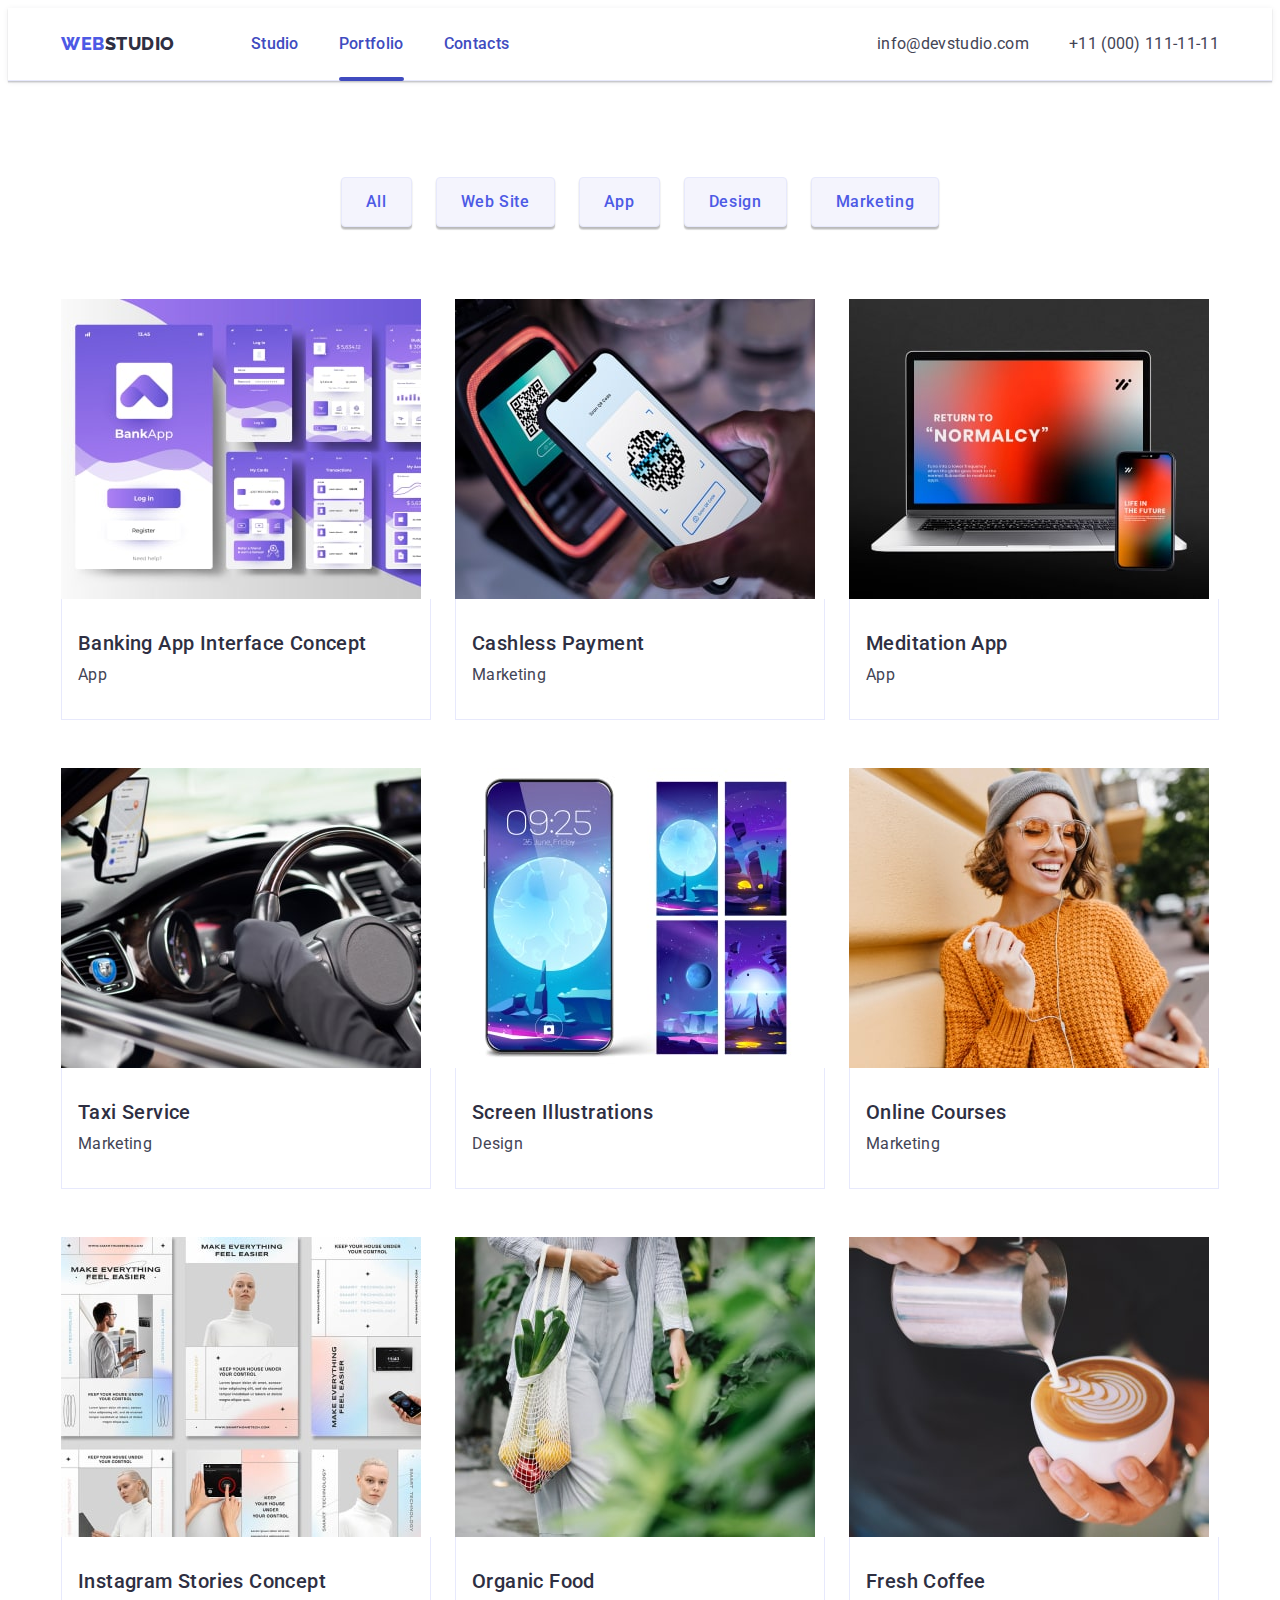
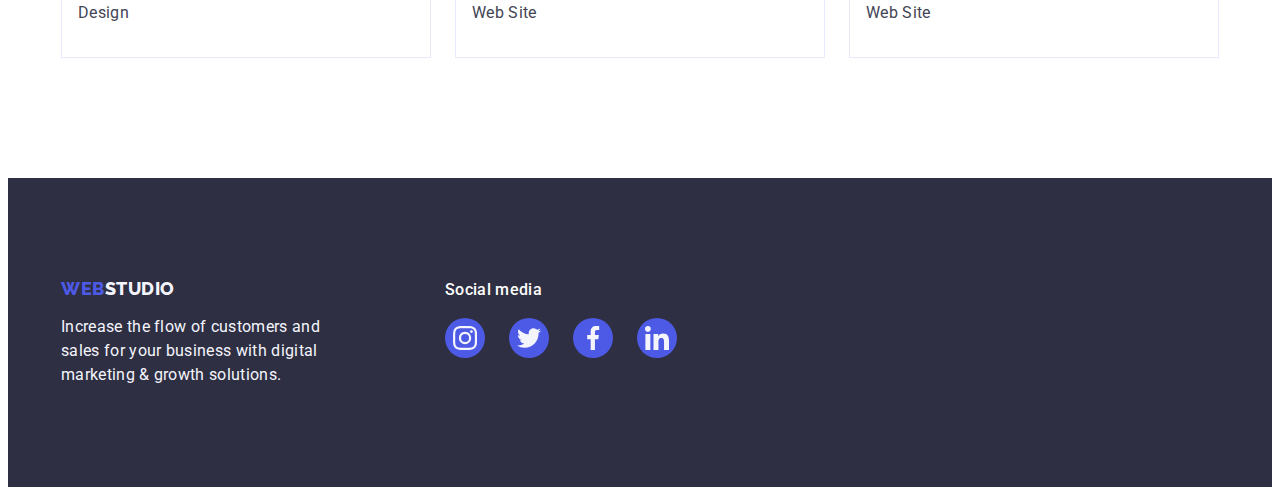
==== commit 199a3668: "c15" ====
--- a/portfolio.html
+++ b/portfolio.html
@@ -170,68 +170,67 @@
     
    
     <div>
-      <h4 class="footer-title">Social media</h4>
-      <ul class="team-social-list list">
-        <li class="team-social-item">
-          <a
-          class=""
-          href=""
-          aria-label="instagram"
-          target="_blank"
-          rel="nooperer noreferrer">
-      
-        <div class="team-social-icon">
-          <svg class="team-social-content" width="24" height="24">
-            <use href="./images/icons.svg.svg#icon-instagram-1"></use>
-          </svg>
-        </div>
+      <p class="footer-title">Social media</p>
+      <ul class="footer-social-list list">
+        <li class="team-social-item">
+          <a
+          class="footer-social-link"
+          href=""
+          aria-label="instagram"
+          target="_blank"
+          rel="nooperer noreferrer">
+      
+        
+          <svg class="footer-social-icon" width="24" height="24">
+            <use href="./images/icons.svg#icon-instagram-1"></use>
+          </svg>
+       
         </a>
         </li>
         <li class="team-social-item">
           <a
-          class=""
-          href=""
-          aria-label="instagram"
-          target="_blank"
-          rel="nooperer noreferrer">
-      
-        <div class="team-social-icon">
-          <svg class="team-social-content" width="24" height="24">
-            <use href="./images/icons.svg.svg#icon-twitter-2"></use>
-          </svg>
-        </div>
+          class="footer-social-link"
+          href=""
+          aria-label="instagram"
+          target="_blank"
+          rel="nooperer noreferrer">
+      
+        
+          <svg class="footer-social-icon" width="24" height="24">
+            <use href="./images/icons.svg#icon-twitter-2"></use>
+          </svg>
+      
         </a>
       
       </li>
         <li class="team-social-item">
           <a
-          class=""
-          href=""
-          aria-label="instagram"
-          target="_blank"
-          rel="nooperer noreferrer">
-      
-        <div class="team-social-icon">
-          <svg class="team-social-content" width="24" height="24">
-            <use href="./images/icons.svg.svg#icon-facebook-1"></use>
-          </svg>
-        </div>
+          class="footer-social-link"
+          href=""
+          aria-label="instagram"
+          target="_blank"
+          rel="nooperer noreferrer">
+      
+    
+          <svg class="footer-social-icon" width="24" height="24">
+            <use href="./images/icons.svg#icon-facebook-1"></use>
+          </svg>
+      
         </a>
           
         </li>
         <li class="team-social-item">
           <a
-          class=""
-          href=""
-          aria-label="instagram"
-          target="_blank"
-          rel="nooperer noreferrer">
-      
-        <div class="team-social-icon">
-          <svg class="team-social-content" width="24" height="24">
-            <use href="./images/icons.svg.svg#icon-linkedin-2"></use>
-          </svg>
-        </div>
+          class="footer-social-link"
+          href=""
+          aria-label="instagram"
+          target="_blank"
+          rel="nooperer noreferrer">
+     
+          <svg class="footer-social-icon" width="24" height="24">
+            <use href="./images/icons.svg#icon-linkedin-2"></use>
+          </svg>
+      
         </a>
           
         </li>
--- a/css/styles.css
+++ b/css/styles.css
@@ -386,7 +386,7 @@
 }
 
 .team-social-link {
-    transition: color 300ms ease;
+    transition: background-color 250ms cubic-bezier(0.4, 0, 0.2, 1);
     
 
     background-color: var(--iris);
@@ -504,6 +504,13 @@
 width: 264px;
 }
 
+.footer-social-list {
+    display: flex;
+    align-items: baseline;
+    justify-content: center;
+    gap: 24px;
+    
+}
 .footer-title {
     font-size: 16px;
 color: var(--white);
@@ -516,22 +523,30 @@
     margin-right: 120px;
 
 }
-
-.footer-social-icon {
+.footer-social-link {
+    transition: background-color 250ms cubic-bezier(0.4, 0, 0.2, 1);
+    
+
     background-color: var(--iris);
     width: 40px;
     height: 40px;
     border-radius: 50%;
-   
+    
     display: flex;
     align-items: center;
     justify-content: center;
-    transition:  background-color 300ms ease;
-}
-
-.footer-social-link:is(:hover, :focus) .footer-social-icon{ 
+}
+
+
+.footer-social-icon {
+   fill: var(--cloud);
+}
+
+.footer-social-link:hover,
+.footer-social-link:focus {
     background-color: var(--green);
 }
+    
 
 /* Cases */
 .cases {
@@ -606,7 +621,7 @@
 }
 
 .cases-link {
-    
+
 }
 
 
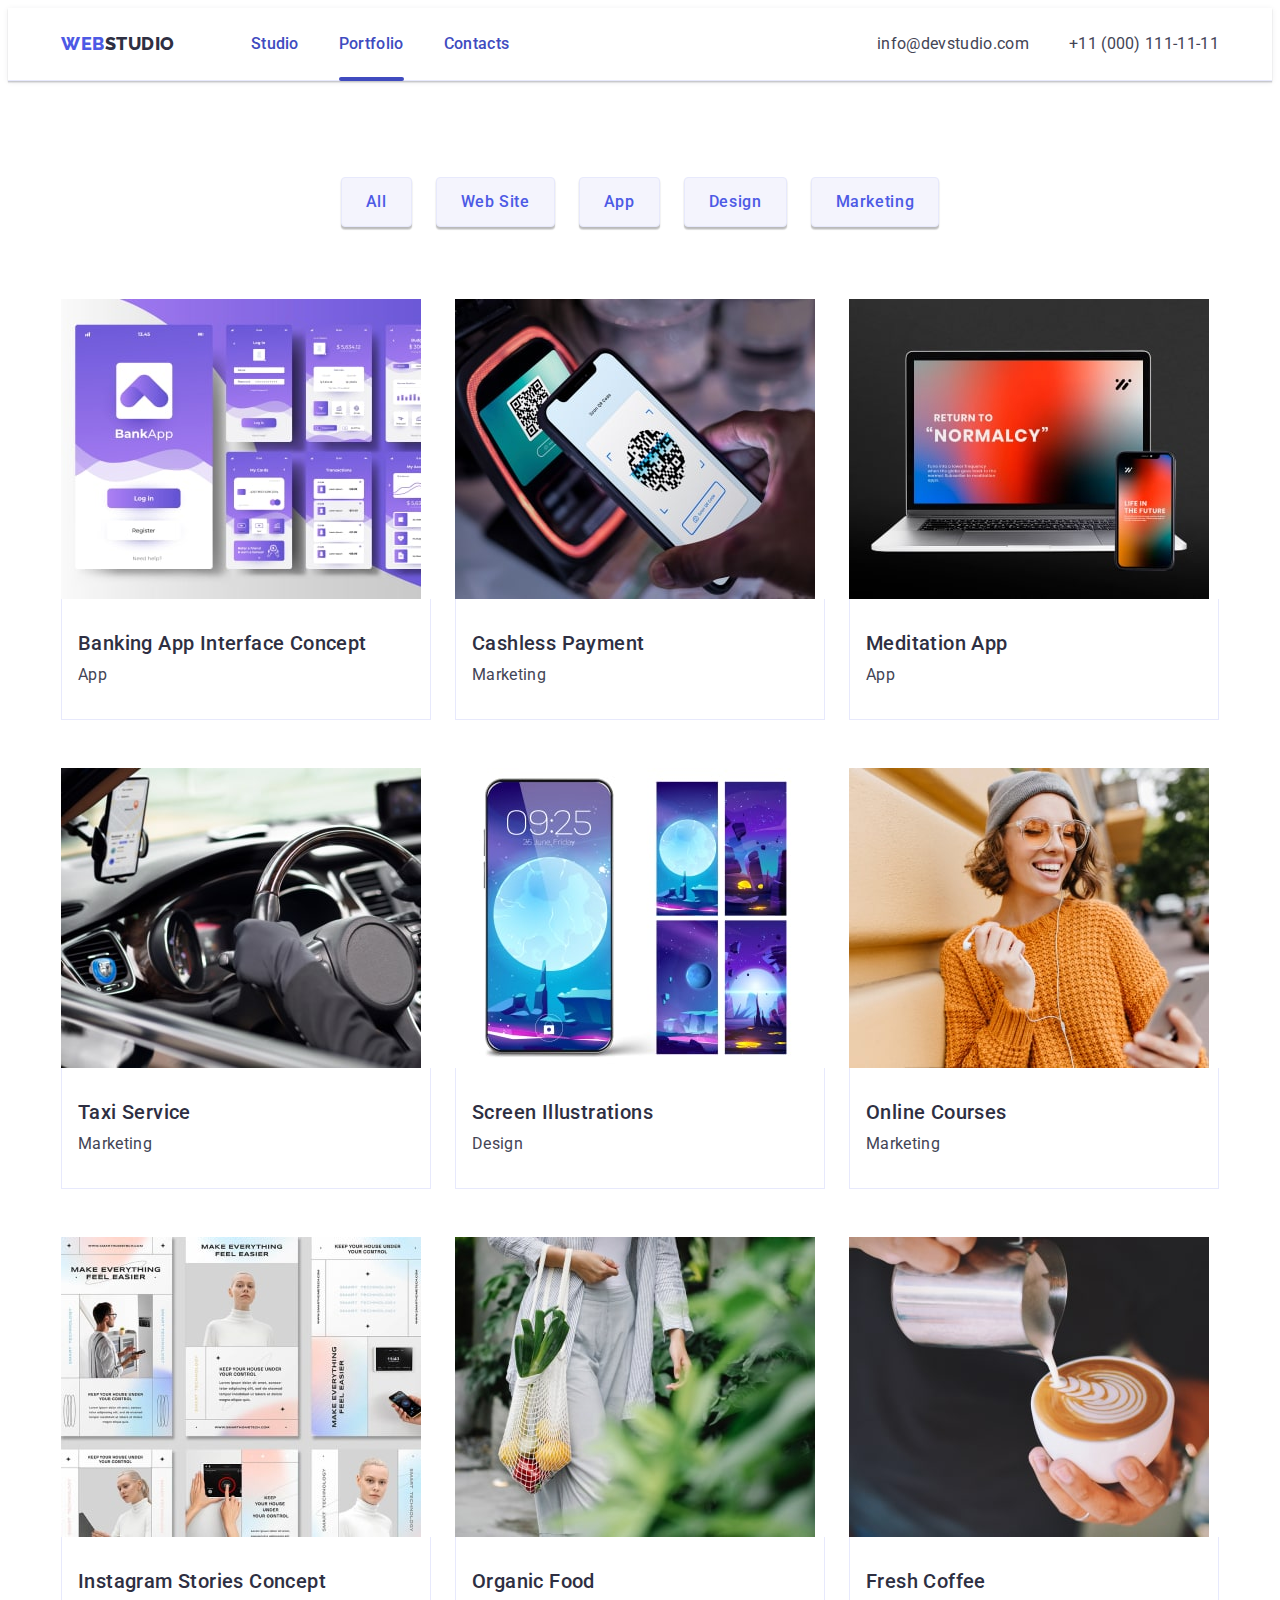
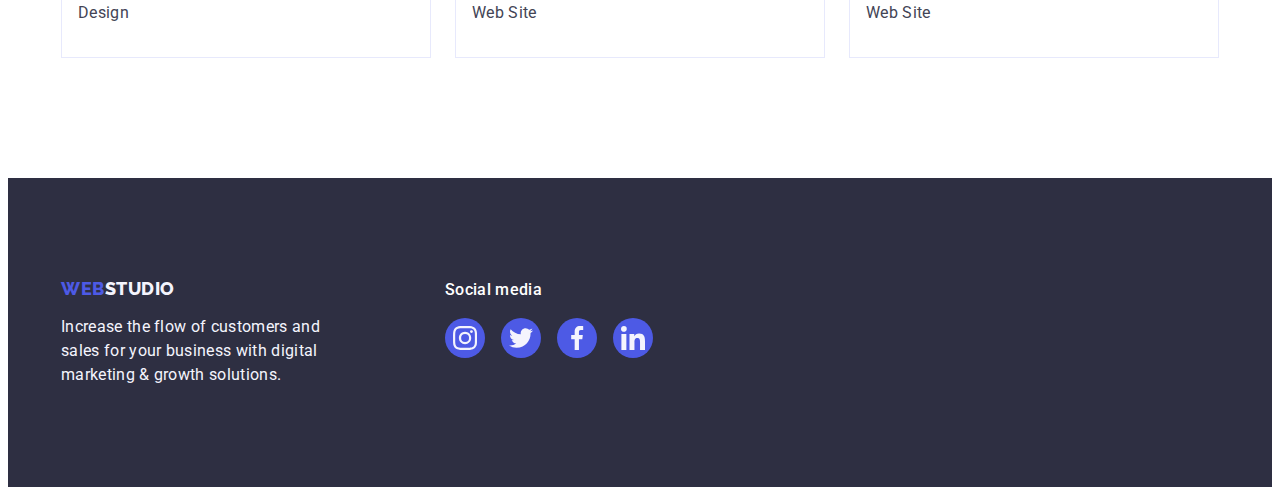
==== commit aa3d6498: "c16" ====
--- a/portfolio.html
+++ b/portfolio.html
@@ -61,7 +61,7 @@
         <ul class="cases-photo list">
           <li class="cases-photo-item">
            <div class="cases-overlay">
-              <a class="cases-link link"><img class="cases-img"
+              <a class="cases-link link" href=""><img class="cases-img"
                   src="./images/portfolio1.jpg"
                   alt="Banking App Interface Concept"
                   width="360"
@@ -73,13 +73,20 @@
              <div class="cases-content">
                 <h2 class="cases-subtitle ">Banking App Interface Concept</h2>
                 <p class="cases-text">App</p></div>
-              
-             
-           
-          </li>
-          <li class="cases-photo-item">
-            <a class="cases-link link"
-              ><img class="cases-img" src="./images/portfolio2.jpg" alt="Cashless Payment" width="360" />
+       
+          </li>
+          
+          <li class="cases-photo-item">
+            <div class="cases-overlay">
+              <a class="cases-link link" href=""><img class="cases-img"
+                  src="./images/portfolio2.jpg"
+                  alt="Banking App Interface Concept"
+                  width="360"
+                ></a>
+                <p class="cases-text-overlay">
+                  14 Stylish and User-Friendly App Design Concepts · Task Manager App · Calorie Tracker App · Exotic Fruit Ecommerce App · Cloud Storage App
+                </p>
+              </div>
               <div class="cases-content">
                 <h2 class="cases-subtitle ">Cashless Payment</h2>
                 <p class="cases-text">Marketing</p></div></a
@@ -87,8 +94,16 @@
               
           </li>
           <li class="cases-photo-item">
-            <a class="cases-link link"
-              ><img class="cases-img" src="./images/portfolio3.jpg" alt="Meditation App" width="360" />
+            <div class="cases-overlay">
+              <a class="cases-link link" href=""><img class="cases-img"
+                  src="./images/portfolio3.jpg"
+                  alt="Banking App Interface Concept"
+                  width="360"
+                ></a>
+                <p class="cases-text-overlay">
+                  14 Stylish and User-Friendly App Design Concepts · Task Manager App · Calorie Tracker App · Exotic Fruit Ecommerce App · Cloud Storage App
+                </p>
+              </div>
               <div class="cases-content">
                 <h2 class="cases-subtitle ">Meditation App</h2>
                 <p class="cases-text">App</p></div></a
@@ -96,8 +111,16 @@
               
           </li>
           <li class="cases-photo-item">
-            <a class="cases-link link"
-              ><img class="cases-img" src="./images/portfolio4.jpg" alt="Taxi Service" width="360" />
+            <div class="cases-overlay">
+              <a class="cases-link link" href=""><img class="cases-img"
+                  src="./images/portfolio4.jpg"
+                  alt="Banking App Interface Concept"
+                  width="360"
+                ></a>
+                <p class="cases-text-overlay">
+                  14 Stylish and User-Friendly App Design Concepts · Task Manager App · Calorie Tracker App · Exotic Fruit Ecommerce App · Cloud Storage App
+                </p>
+              </div>
               <div class="cases-content">
                 <h2 class="cases-subtitle ">Taxi Service</h2>
                 <p class="cases-text">Marketing</p></div></a
@@ -105,8 +128,16 @@
               
           </li>
           <li class="cases-photo-item">
-            <a class="cases-link link"
-              ><img class="cases-img" src="./images/portfolio5.jpg" alt="Screen Illustrations" width="360" />
+            <div class="cases-overlay">
+              <a class="cases-link link" href=""><img class="cases-img"
+                  src="./images/portfolio5.jpg"
+                  alt="Banking App Interface Concept"
+                  width="360"
+                ></a>
+                <p class="cases-text-overlay">
+                  14 Stylish and User-Friendly App Design Concepts · Task Manager App · Calorie Tracker App · Exotic Fruit Ecommerce App · Cloud Storage App
+                </p>
+              </div>
               <div class="cases-content">
                 <h2 class="cases-subtitle ">Screen Illustrations</h2>
                 <p class="cases-text">Design</p></div></a
@@ -114,28 +145,48 @@
               
           </li>
           <li class="cases-photo-item">
-            <a class="cases-link link"
-              ><img class="cases-img" src="./images/portfolio6.jpg" alt="Online Courses" width="360" />
+            <div class="cases-overlay">
+              <a class="cases-link link" href=""><img class="cases-img"
+                  src="./images/portfolio6.jpg"
+                  alt="Banking App Interface Concept"
+                  width="360"
+                ></a>
+                <p class="cases-text-overlay">
+                  14 Stylish and User-Friendly App Design Concepts · Task Manager App · Calorie Tracker App · Exotic Fruit Ecommerce App · Cloud Storage App
+                </p>
+              </div>
              <div class="cases-content">
                 <h2 class="cases-subtitle ">Online Courses</h2>
                 <p class="cases-text">Marketing</p></div></a>
              
           </li>
           <li class="cases-photo-item">
-            <a class="cases-link link"
-              ><img class="cases-img"
-                src="./images/portfolio7.jpg"
-                alt="Instagram Stories Concept"
-                width="360"
-              />
+            <div class="cases-overlay">
+              <a class="cases-link link" href=""><img class="cases-img"
+                  src="./images/portfolio7.jpg"
+                  alt="Banking App Interface Concept"
+                  width="360"
+                ></a>
+                <p class="cases-text-overlay">
+                  14 Stylish and User-Friendly App Design Concepts · Task Manager App · Calorie Tracker App · Exotic Fruit Ecommerce App · Cloud Storage App
+                </p>
+              </div>
               <div class="cases-content">
                 <h2 class="cases-subtitle ">Instagram Stories Concept</h2>
                 <p class="cases-text">Design</p></div></a>
               
           </li>
           <li class="cases-photo-item">
-            <a class="cases-link link"
-              ><img class="cases-img" src="./images/portfolio8.jpg" alt=">Organic Food" width="360" />
+            <div class="cases-overlay">
+              <a class="cases-link link" href=""><img class="cases-img"
+                  src="./images/portfolio8.jpg"
+                  alt="Banking App Interface Concept"
+                  width="360"
+                ></a>
+                <p class="cases-text-overlay">
+                  14 Stylish and User-Friendly App Design Concepts · Task Manager App · Calorie Tracker App · Exotic Fruit Ecommerce App · Cloud Storage App
+                </p>
+              </div>
               <div class="cases-content">
                 <h2 class="cases-subtitle ">Organic Food</h2>
                 <p class="cases-text">Web Site</p></div></a
@@ -143,8 +194,16 @@
               
           </li>
           <li class="cases-photo-item">
-            <a class="cases-link link"
-              ><img class="cases-img" src="./images/portfolio9.jpg" alt="Fresh Coffee" width="360" />
+            <div class="cases-overlay">
+              <a class="cases-link link" href=""><img class="cases-img"
+                  src="./images/portfolio9.jpg"
+                  alt="Banking App Interface Concept"
+                  width="360"
+                ></a>
+                <p class="cases-text-overlay">
+                  14 Stylish and User-Friendly App Design Concepts · Task Manager App · Calorie Tracker App · Exotic Fruit Ecommerce App · Cloud Storage App
+                </p>
+              </div>
              <div class="cases-content">
                 <h2 class="cases-subtitle ">Fresh Coffee</h2>
                 <p class="cases-text">Web Site</p></div></a
--- a/css/styles.css
+++ b/css/styles.css
@@ -476,6 +476,7 @@
 }
 .footer-container {
 display: flex;
+align-items: baseline,
 
 }
 .footer-logo {
@@ -508,7 +509,7 @@
     display: flex;
     align-items: baseline;
     justify-content: center;
-    gap: 24px;
+    gap: 16px;
     
 }
 .footer-title {
@@ -603,7 +604,7 @@
 border-radius: 4px;
 border: 1px solid var(--corn);
 box-shadow: 0px 3px 1px rgba(0, 0, 0, 0.1), 0px 2px 1px rgba(0, 0, 0, 0.08), 0px 2px 2px rgba(0, 0, 0, 0.12);
-
+transition: color 250ms cubic-bezier(0.4, 0, 0.2, 1), background-color 250ms cubic-bezier(0.4, 0, 0.2, 1), border-color 250ms cubic-bezier(0.4, 0, 0.2, 1), box-shadow 250ms cubic-bezier(0.4, 0, 0.2, 1);
 }
 
 .cases-photo {
@@ -616,16 +617,17 @@
     display: flex;
     flex-direction: column;
     width: calc((100% - 24px * 2)/3);
-    
+    transition: box-shadow 250ms cubic-bezier(0.4, 0, 0.2, 1);
     
 }
 
 .cases-link {
-
+display: block;
 }
 
 
 .cases-overlay {
+   
  
     position: relative;
     overflow: hidden;
@@ -647,9 +649,10 @@
     transition: transform 300ms ease-in-out;
 }
 
-.cases-overlay:hover :focus .cases-text-overlay {
-    transform: translateY(0)
-
+.cases-link:hover,
+.cases-link:focus {
+    transform: translateY(0);
+    box-shadow: 0px 1px 6px rgba(46, 47, 66, 0.08), 0px 1px 1px rgba(46, 47, 66, 0.16), 0px 2px 1px rgba(46, 47, 66, 0.08);
 }
 .cases-content {
     padding: 32px 16px;
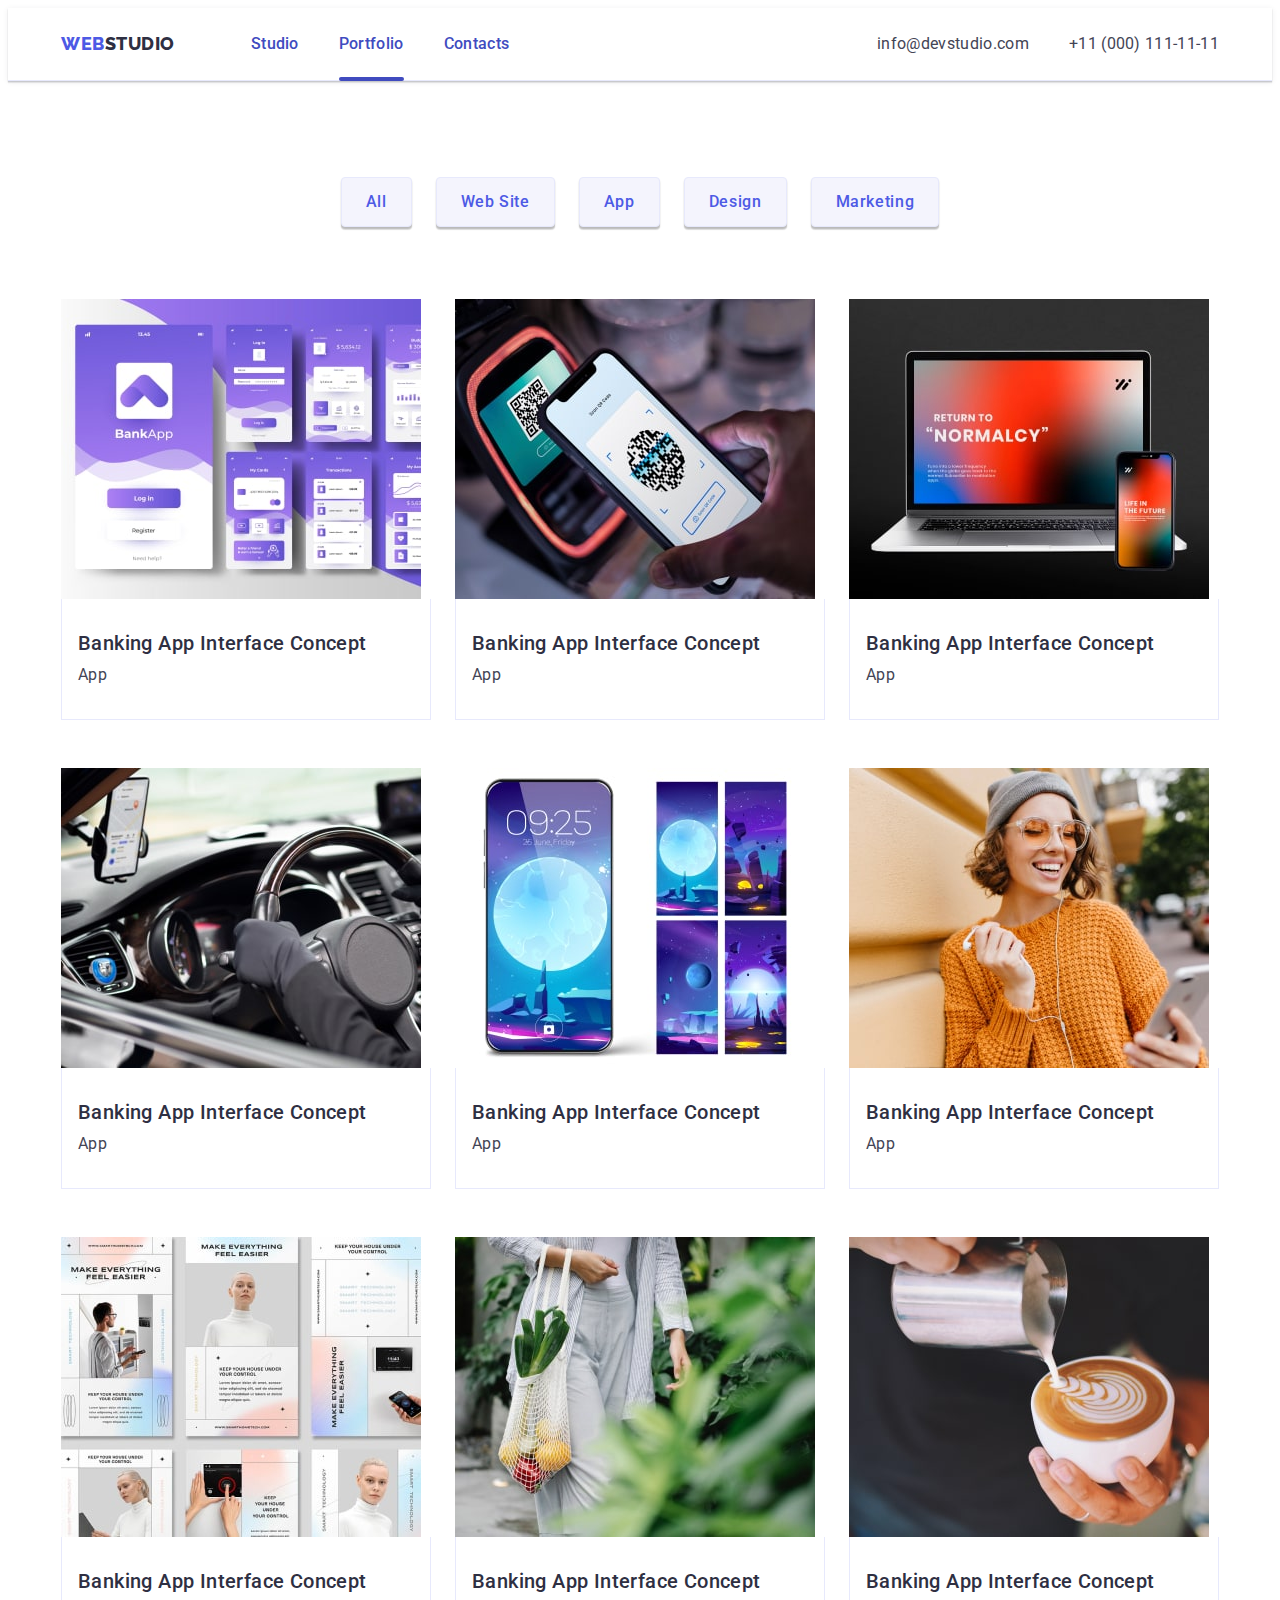
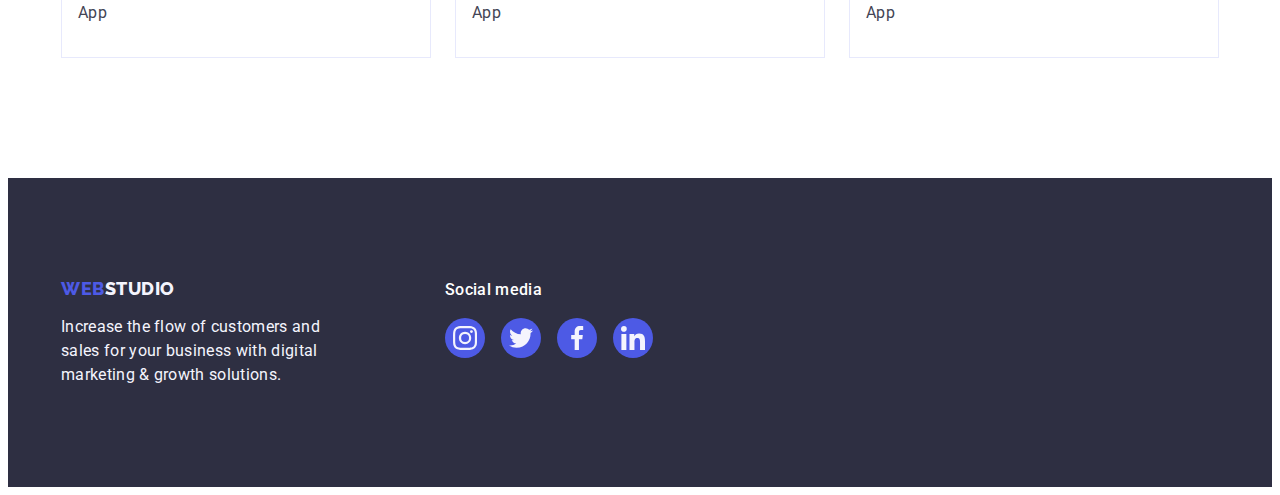
==== commit 3d34d0d9: "c15" ====
--- a/portfolio.html
+++ b/portfolio.html
@@ -60,156 +60,186 @@
         </ul>
         <ul class="cases-photo list">
           <li class="cases-photo-item">
-           <div class="cases-overlay">
-              <a class="cases-link link" href=""><img class="cases-img"
+            
+              <a class="cases-link link" href="">
+                <div class="cases-overlay">
+                <img class="cases-img"
                   src="./images/portfolio1.jpg"
                   alt="Banking App Interface Concept"
                   width="360"
-                ></a>
+                >
+               
                 <p class="cases-text-overlay">
                   14 Stylish and User-Friendly App Design Concepts · Task Manager App · Calorie Tracker App · Exotic Fruit Ecommerce App · Cloud Storage App
                 </p>
               </div>
              <div class="cases-content">
                 <h2 class="cases-subtitle ">Banking App Interface Concept</h2>
-                <p class="cases-text">App</p></div>
+                <p class="cases-text">App</p></div></a>
        
           </li>
-          
+
           <li class="cases-photo-item">
-            <div class="cases-overlay">
-              <a class="cases-link link" href=""><img class="cases-img"
-                  src="./images/portfolio2.jpg"
-                  alt="Banking App Interface Concept"
-                  width="360"
-                ></a>
-                <p class="cases-text-overlay">
-                  14 Stylish and User-Friendly App Design Concepts · Task Manager App · Calorie Tracker App · Exotic Fruit Ecommerce App · Cloud Storage App
-                </p>
-              </div>
-              <div class="cases-content">
-                <h2 class="cases-subtitle ">Cashless Payment</h2>
-                <p class="cases-text">Marketing</p></div></a
-              >
-              
-          </li>
-          <li class="cases-photo-item">
-            <div class="cases-overlay">
-              <a class="cases-link link" href=""><img class="cases-img"
-                  src="./images/portfolio3.jpg"
-                  alt="Banking App Interface Concept"
-                  width="360"
-                ></a>
-                <p class="cases-text-overlay">
-                  14 Stylish and User-Friendly App Design Concepts · Task Manager App · Calorie Tracker App · Exotic Fruit Ecommerce App · Cloud Storage App
-                </p>
-              </div>
-              <div class="cases-content">
-                <h2 class="cases-subtitle ">Meditation App</h2>
-                <p class="cases-text">App</p></div></a
-              >
-              
-          </li>
-          <li class="cases-photo-item">
-            <div class="cases-overlay">
-              <a class="cases-link link" href=""><img class="cases-img"
-                  src="./images/portfolio4.jpg"
-                  alt="Banking App Interface Concept"
-                  width="360"
-                ></a>
-                <p class="cases-text-overlay">
-                  14 Stylish and User-Friendly App Design Concepts · Task Manager App · Calorie Tracker App · Exotic Fruit Ecommerce App · Cloud Storage App
-                </p>
-              </div>
-              <div class="cases-content">
-                <h2 class="cases-subtitle ">Taxi Service</h2>
-                <p class="cases-text">Marketing</p></div></a
-              >
-              
-          </li>
-          <li class="cases-photo-item">
-            <div class="cases-overlay">
-              <a class="cases-link link" href=""><img class="cases-img"
-                  src="./images/portfolio5.jpg"
-                  alt="Banking App Interface Concept"
-                  width="360"
-                ></a>
-                <p class="cases-text-overlay">
-                  14 Stylish and User-Friendly App Design Concepts · Task Manager App · Calorie Tracker App · Exotic Fruit Ecommerce App · Cloud Storage App
-                </p>
-              </div>
-              <div class="cases-content">
-                <h2 class="cases-subtitle ">Screen Illustrations</h2>
-                <p class="cases-text">Design</p></div></a
-              >
-              
-          </li>
-          <li class="cases-photo-item">
-            <div class="cases-overlay">
-              <a class="cases-link link" href=""><img class="cases-img"
-                  src="./images/portfolio6.jpg"
-                  alt="Banking App Interface Concept"
-                  width="360"
-                ></a>
-                <p class="cases-text-overlay">
-                  14 Stylish and User-Friendly App Design Concepts · Task Manager App · Calorie Tracker App · Exotic Fruit Ecommerce App · Cloud Storage App
-                </p>
-              </div>
-             <div class="cases-content">
-                <h2 class="cases-subtitle ">Online Courses</h2>
-                <p class="cases-text">Marketing</p></div></a>
-             
-          </li>
-          <li class="cases-photo-item">
-            <div class="cases-overlay">
-              <a class="cases-link link" href=""><img class="cases-img"
-                  src="./images/portfolio7.jpg"
-                  alt="Banking App Interface Concept"
-                  width="360"
-                ></a>
-                <p class="cases-text-overlay">
-                  14 Stylish and User-Friendly App Design Concepts · Task Manager App · Calorie Tracker App · Exotic Fruit Ecommerce App · Cloud Storage App
-                </p>
-              </div>
-              <div class="cases-content">
-                <h2 class="cases-subtitle ">Instagram Stories Concept</h2>
-                <p class="cases-text">Design</p></div></a>
-              
-          </li>
-          <li class="cases-photo-item">
-            <div class="cases-overlay">
-              <a class="cases-link link" href=""><img class="cases-img"
-                  src="./images/portfolio8.jpg"
-                  alt="Banking App Interface Concept"
-                  width="360"
-                ></a>
-                <p class="cases-text-overlay">
-                  14 Stylish and User-Friendly App Design Concepts · Task Manager App · Calorie Tracker App · Exotic Fruit Ecommerce App · Cloud Storage App
-                </p>
-              </div>
-              <div class="cases-content">
-                <h2 class="cases-subtitle ">Organic Food</h2>
-                <p class="cases-text">Web Site</p></div></a
-              >
-              
-          </li>
-          <li class="cases-photo-item">
-            <div class="cases-overlay">
-              <a class="cases-link link" href=""><img class="cases-img"
-                  src="./images/portfolio9.jpg"
-                  alt="Banking App Interface Concept"
-                  width="360"
-                ></a>
-                <p class="cases-text-overlay">
-                  14 Stylish and User-Friendly App Design Concepts · Task Manager App · Calorie Tracker App · Exotic Fruit Ecommerce App · Cloud Storage App
-                </p>
-              </div>
-             <div class="cases-content">
-                <h2 class="cases-subtitle ">Fresh Coffee</h2>
-                <p class="cases-text">Web Site</p></div></a
+            
+            <a class="cases-link link" href="">
+              <div class="cases-overlay">
+              <img class="cases-img"
+                src="./images/portfolio2.jpg"
+                alt="Banking App Interface Concept"
+                width="360"
               >
              
-          </li>
+              <p class="cases-text-overlay">
+                14 Stylish and User-Friendly App Design Concepts · Task Manager App · Calorie Tracker App · Exotic Fruit Ecommerce App · Cloud Storage App
+              </p>
+            </div>
+           <div class="cases-content">
+              <h2 class="cases-subtitle ">Banking App Interface Concept</h2>
+              <p class="cases-text">App</p></div></a>
+     
+        </li>
+          
+        <li class="cases-photo-item">
+            
+          <a class="cases-link link" href="">
+            <div class="cases-overlay">
+            <img class="cases-img"
+              src="./images/portfolio3.jpg"
+              alt="Banking App Interface Concept"
+              width="360"
+            >
+           
+            <p class="cases-text-overlay">
+              14 Stylish and User-Friendly App Design Concepts · Task Manager App · Calorie Tracker App · Exotic Fruit Ecommerce App · Cloud Storage App
+            </p>
+          </div>
+         <div class="cases-content">
+            <h2 class="cases-subtitle ">Banking App Interface Concept</h2>
+            <p class="cases-text">App</p></div></a>
+   
+      </li>
+
+      <li class="cases-photo-item">
+            
+        <a class="cases-link link" href="">
+          <div class="cases-overlay">
+          <img class="cases-img"
+            src="./images/portfolio4.jpg"
+            alt="Banking App Interface Concept"
+            width="360"
+          >
+         
+          <p class="cases-text-overlay">
+            14 Stylish and User-Friendly App Design Concepts · Task Manager App · Calorie Tracker App · Exotic Fruit Ecommerce App · Cloud Storage App
+          </p>
+        </div>
+       <div class="cases-content">
+          <h2 class="cases-subtitle ">Banking App Interface Concept</h2>
+          <p class="cases-text">App</p></div></a>
+ 
+    </li>
+
+    <li class="cases-photo-item">
+            
+      <a class="cases-link link" href="">
+        <div class="cases-overlay">
+        <img class="cases-img"
+          src="./images/portfolio5.jpg"
+          alt="Banking App Interface Concept"
+          width="360"
+        >
+       
+        <p class="cases-text-overlay">
+          14 Stylish and User-Friendly App Design Concepts · Task Manager App · Calorie Tracker App · Exotic Fruit Ecommerce App · Cloud Storage App
+        </p>
+      </div>
+     <div class="cases-content">
+        <h2 class="cases-subtitle ">Banking App Interface Concept</h2>
+        <p class="cases-text">App</p></div></a>
+
+  </li>
+
+  <li class="cases-photo-item">
+            
+    <a class="cases-link link" href="">
+      <div class="cases-overlay">
+      <img class="cases-img"
+        src="./images/portfolio6.jpg"
+        alt="Banking App Interface Concept"
+        width="360"
+      >
+     
+      <p class="cases-text-overlay">
+        14 Stylish and User-Friendly App Design Concepts · Task Manager App · Calorie Tracker App · Exotic Fruit Ecommerce App · Cloud Storage App
+      </p>
+    </div>
+   <div class="cases-content">
+      <h2 class="cases-subtitle ">Banking App Interface Concept</h2>
+      <p class="cases-text">App</p></div></a>
+
+</li>
+
+<li class="cases-photo-item">
+            
+  <a class="cases-link link" href="">
+    <div class="cases-overlay">
+    <img class="cases-img"
+      src="./images/portfolio7.jpg"
+      alt="Banking App Interface Concept"
+      width="360"
+    >
+   
+    <p class="cases-text-overlay">
+      14 Stylish and User-Friendly App Design Concepts · Task Manager App · Calorie Tracker App · Exotic Fruit Ecommerce App · Cloud Storage App
+    </p>
+  </div>
+ <div class="cases-content">
+    <h2 class="cases-subtitle ">Banking App Interface Concept</h2>
+    <p class="cases-text">App</p></div></a>
+
+</li>
+
+<li class="cases-photo-item">
+            
+  <a class="cases-link link" href="">
+    <div class="cases-overlay">
+    <img class="cases-img"
+      src="./images/portfolio8.jpg"
+      alt="Banking App Interface Concept"
+      width="360"
+    >
+   
+    <p class="cases-text-overlay">
+      14 Stylish and User-Friendly App Design Concepts · Task Manager App · Calorie Tracker App · Exotic Fruit Ecommerce App · Cloud Storage App
+    </p>
+  </div>
+ <div class="cases-content">
+    <h2 class="cases-subtitle ">Banking App Interface Concept</h2>
+    <p class="cases-text">App</p></div></a>
+
+</li>
+
+<li class="cases-photo-item">
+            
+  <a class="cases-link link" href="">
+    <div class="cases-overlay">
+    <img class="cases-img"
+      src="./images/portfolio9.jpg"
+      alt="Banking App Interface Concept"
+      width="360"
+    >
+   
+    <p class="cases-text-overlay">
+      14 Stylish and User-Friendly App Design Concepts · Task Manager App · Calorie Tracker App · Exotic Fruit Ecommerce App · Cloud Storage App
+    </p>
+  </div>
+ <div class="cases-content">
+    <h2 class="cases-subtitle ">Banking App Interface Concept</h2>
+    <p class="cases-text">App</p></div></a>
+
+</li>
+
+
         </ul>
       </div>
       </section>
--- a/css/styles.css
+++ b/css/styles.css
@@ -617,23 +617,26 @@
     display: flex;
     flex-direction: column;
     width: calc((100% - 24px * 2)/3);
-    transition: box-shadow 250ms cubic-bezier(0.4, 0, 0.2, 1);
+    /* transition: box-shadow 250ms cubic-bezier(0.4, 0, 0.2, 1); */
     
 }
 
 .cases-link {
 display: block;
+transition: box-shadow 250ms cubic-bezier(0.4, 0, 0.2, 1);
 }
 
 
 .cases-overlay {
-   
- 
+    
     position: relative;
     overflow: hidden;
+  
+    
 }
 
 .cases-text-overlay{
+    position: absolute;
     font-size: 16px;
     line-height: 1.5;
     letter-spacing: 0.02em;
@@ -641,16 +644,22 @@
     background-color: var(--iris);
     height: 100%;
     padding: 40px 32px 164px 32px;
-    position: absolute;
+    
     top: 0;
     left: 0;
-
+    
+    
     transform: translateY(100%);
-    transition: transform 300ms ease-in-out;
-}
-
-.cases-link:hover,
-.cases-link:focus {
+    transition: transform 250ms cubic-bezier(0.4, 0, 0.2, 1);
+}
+.cases-photo-item:hover .cases-text-overlay {
+    transform: translateY(0);
+    box-shadow: 0px 1px 6px rgba(46, 47, 66, 0.08), 0px 1px 1px rgba(46, 47, 66, 0.16), 0px 2px 1px rgba(46, 47, 66, 0.08);
+}
+
+
+
+.cases-link:focus .cases-text-overlay{
     transform: translateY(0);
     box-shadow: 0px 1px 6px rgba(46, 47, 66, 0.08), 0px 1px 1px rgba(46, 47, 66, 0.16), 0px 2px 1px rgba(46, 47, 66, 0.08);
 }
